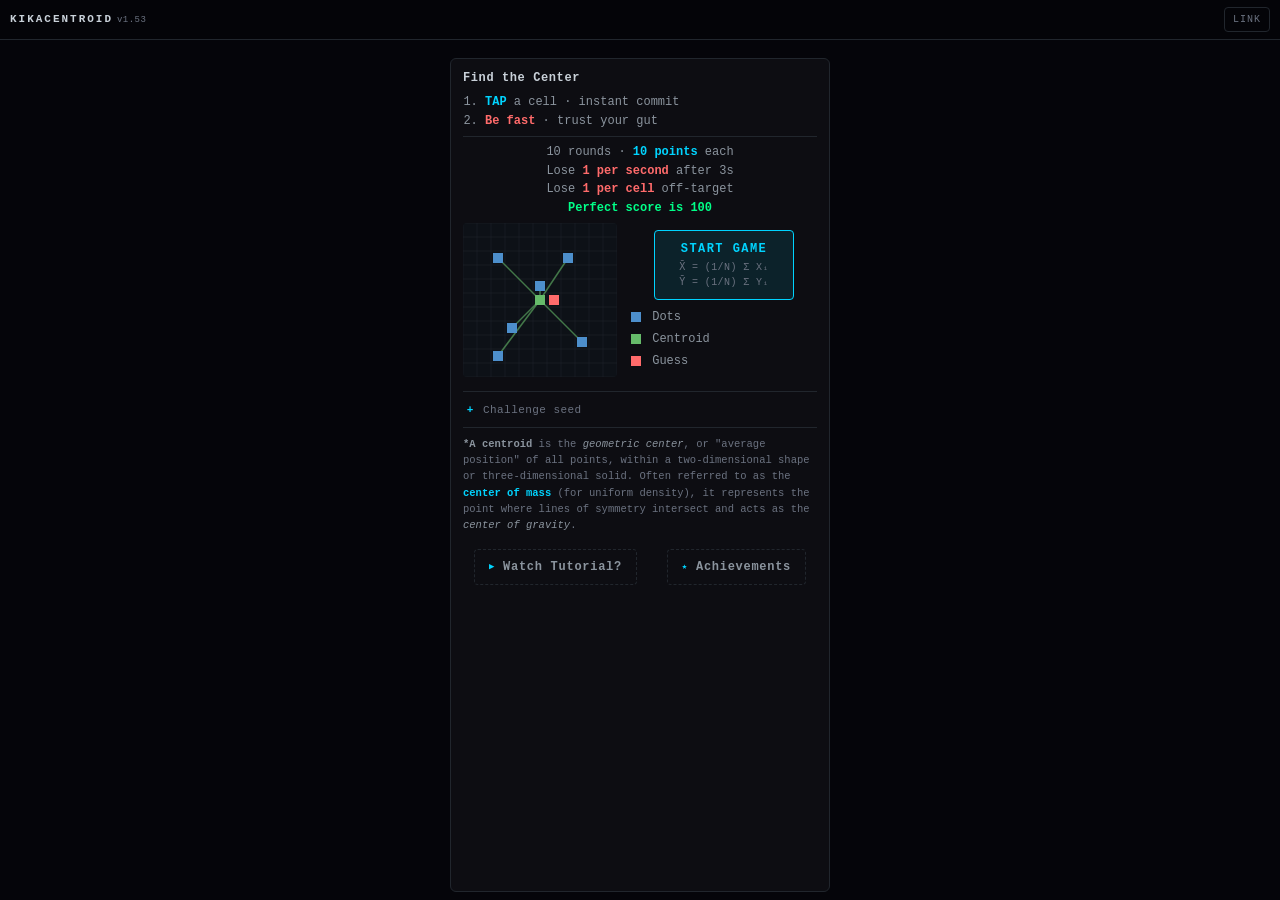
==== index.html @ 869fbc36 "chore: v1.53 — Sex-tuple → Sextuple, replace ✨ with spotless halo Two small changes.  1. Tier 6 hype" ====
<!doctype html>
<html lang="en">
<head>
  <meta charset="utf-8">
  <meta name="viewport" content="width=device-width, initial-scale=1, maximum-scale=1, minimum-scale=1, user-scalable=no, viewport-fit=cover">
  <meta name="color-scheme" content="dark">
  <meta name="theme-color" content="#0d1117">
  <meta name="description" content="KikaCentroid — estimate the centroid of a dot cluster. 10 rounds, lowest score wins.">

  <title>KikaCentroid</title>

  <link rel="manifest" href="manifest.webmanifest">
  <link rel="icon" href="icons/favicon-32.png" sizes="32x32" type="image/png">
  <link rel="apple-touch-icon" href="icons/apple-touch-icon-180.png" sizes="180x180">

  <!-- iOS PWA tags -->
  <meta name="apple-mobile-web-app-capable" content="yes">
  <meta name="mobile-web-app-capable" content="yes">
  <meta name="apple-mobile-web-app-status-bar-style" content="black-translucent">
  <meta name="apple-mobile-web-app-title" content="KikaCentroid">

  <!-- Versioned query string busts the SW's StaleWhileRevalidate cache on
       version bumps. Each release uses a different URL → cache miss →
       network fetch → fresh CSS even if an old SW is still active. Bump
       this in lockstep with CACHE_VERSION in sw.js. -->
  <link rel="preload" as="style" href="styles.css?v=1.53">
  <link rel="stylesheet" href="styles.css?v=1.53">
</head>
<body>

  <header class="toolbar" role="banner">
    <span class="brand-row">
      <span class="brand" aria-label="KikaCentroid">KikaCentroid</span>
      <!-- Keep this in sync with CACHE_VERSION in sw.js -->
      <span id="app-version" class="version" aria-label="version">v1.53</span>
      <!-- Shown only when ?mode=tetro is active (toggled by JS). -->
      <span id="mode-badge" class="mode-badge" hidden>TETRO</span>
    </span>
    <div class="toolbar-spacer"></div>
    <button id="btn-install" type="button" class="tbtn" hidden>Install</button>
    <button id="hard-toggle" type="button" class="tbtn-hard locked" aria-pressed="false">[<span class="hard-letters">HARD</span>]</button>
    <button id="btn-link" type="button" class="tbtn" aria-label="Copy link">Link</button>
    <span id="hud-diff" class="hud" hidden></span>
    <span id="hud-timer-wrap" class="hud" hidden>
      <span class="hud-icon" aria-hidden="true">⏱</span>
      <span id="hud-timer" class="hud-time">0:00</span>
    </span>
  </header>

  <p id="ios-install-hint" class="ios-hint" hidden>
    To install: tap <span aria-hidden="true">⎋</span> Share, then <strong>Add to Home Screen</strong>.
    <button id="ios-hint-close" type="button" class="ios-hint-close" aria-label="Dismiss">×</button>
  </p>

  <main class="board-wrap">
    <div class="card">

      <div class="title-block">
        <p id="subtitle" class="subtitle" hidden></p>
      </div>

      <div id="score-row" class="score-row" hidden>
        <div class="score">
          <div id="disp-total" class="score-num">0</div>
          <div class="score-label">Total</div>
        </div>
      </div>

      <div id="pregrid" class="pregrid" hidden>
        <div id="potential-dots" class="potential" aria-label="Potential points this round">
          <span class="pdot"></span><span class="pdot"></span><span class="pdot"></span><span class="pdot"></span><span class="pdot"></span><span class="pdot"></span><span class="pdot"></span><span class="pdot"></span><span class="pdot"></span><span class="pdot"></span>
        </div>
        <div id="halo" class="halo" aria-hidden="true"></div>
        <button id="btn-reset" type="button" class="reset-btn" aria-label="Reset game">RESET</button>
      </div>

      <div id="canvas-wrapper" class="canvas-wrap" hidden>
        <div class="canvas-frame">
          <canvas
            id="grid-canvas"
            aria-label="KikaCentroid game board: tap a cell to place your guess for the cluster centroid"
            role="img"
          ></canvas>
          <div id="streak-flash" class="streak-flash" hidden aria-live="polite"></div>
          <div id="pts-flash" class="pts-flash" hidden></div>
          <div id="countdown-overlay" class="countdown" hidden>
            <span id="countdown-text" class="countdown-text"></span>
          </div>
        </div>
      </div>

      <section id="idle-screen" class="idle">
        <div class="idle-title">Find the Center</div>
        <ol class="idle-steps">
          <li><strong class="hl-cyan">TAP</strong> a cell · instant commit</li>
          <li><strong class="hl-red">Be fast</strong> · trust your gut</li>
        </ol>
        <p class="idle-body idle-scoring">
          10 rounds · <strong class="hl-cyan">10 points</strong> each<br>
          Lose <strong class="hl-red">1 per second</strong> after 3s<br>
          Lose <strong class="hl-red">1 per cell</strong> off-target<br>
          <strong class="hl-green">Perfect score is 100</strong>
        </p>
        <div class="idle-legend">
          <canvas id="sample-canvas" aria-hidden="true"></canvas>
          <div class="legend-right">
            <button id="action-btn" type="button" class="action-btn idle-action-btn" aria-live="polite">
              <div id="btn-label" class="btn-label">START GAME</div>
              <div class="btn-sub">
                x̄ = (1/n) Σ xᵢ<br>
                ȳ = (1/n) Σ yᵢ
              </div>
            </button>
            <ul class="legend-list">
              <li><span class="dot dot-blue"></span> Dots</li>
              <li><span class="dot dot-green"></span> Centroid</li>
              <li><span class="dot dot-red"></span> Guess</li>
            </ul>
          </div>
        </div>
        <details id="seed-panel" class="seed-panel">
          <summary class="seed-summary">
            <span class="seed-summary-icon" aria-hidden="true"></span>
            <span class="seed-summary-label">Challenge seed</span>
          </summary>
          <div class="seed-body">
            <div id="seed-active" class="seed-active" hidden>
              <span class="seed-active-label">Active</span>
              <code id="seed-active-val" class="seed-active-val"></code>
              <span id="seed-active-meta" class="seed-active-meta"></span>
              <button id="seed-clear" type="button" class="seed-clear" aria-label="Clear seed">×</button>
            </div>
            <div class="seed-input-row">
              <input id="seed-input" type="text" class="seed-input"
                     placeholder="" autocomplete="off"
                     spellcheck="false" maxlength="16" aria-label="Seed">
              <button id="seed-use" type="button" class="seed-btn">Use</button>
              <button id="seed-random" type="button" class="seed-btn seed-btn-alt">Random</button>
            </div>
            <p id="seed-error" class="seed-error" hidden>
              Format: <code>xxx-yyy-NNN</code> (e.g. <code>aka-sop-921</code>)
            </p>
          </div>
        </details>

        <p class="idle-footnote">
          <strong>*A centroid</strong> is the <em>geometric center</em>, or "average position" of all points, within a two-dimensional shape or three-dimensional solid. Often referred to as the <strong class="hl-cyan">center of mass</strong> (for uniform density), it represents the point where lines of symmetry intersect and acts as the <em>center of gravity</em>.
        </p>

        <div class="idle-secondary-row">
          <button id="btn-tutorial" type="button" class="tutorial-btn">
            <span class="tutorial-btn-icon" aria-hidden="true">▶</span>
            Watch Tutorial?
          </button>
          <button id="btn-view-achievements-idle" type="button" class="tutorial-btn">
            <span class="tutorial-btn-icon" aria-hidden="true">★</span>
            Achievements
          </button>
        </div>
      </section>

      <p id="hint-text" class="hint" hidden></p>

    </div>
  </main>

  <div id="recap-modal" class="modal" hidden>
    <div class="modal-backdrop" data-close></div>
    <div class="modal-card" role="dialog" aria-labelledby="recap-title" aria-modal="true">
      <div id="unlock-banner" class="unlock-banner" hidden>
        <span class="unlock-icon" aria-hidden="true">🔓</span>
        <div class="unlock-text">
          <strong>Hard Mode Unlocked</strong>
          <div class="unlock-sub">Toggle it on from the start screen.</div>
        </div>
      </div>
      <header class="modal-header">
        <h2 id="recap-title" class="modal-title">Game Over</h2>
        <p id="recap-msg" class="modal-msg"></p>
      </header>

      <div class="recap-total-box">
        <div id="recap-total" class="recap-total"></div>
        <div class="score-label">Total Score</div>
      </div>

      <div id="recap-seed" class="recap-seed" hidden>
        <span class="recap-seed-label">Seed</span>
        <code id="recap-seed-val" class="recap-seed-val"></code>
        <span id="recap-seed-tag" class="recap-seed-tag"></span>
        <button id="btn-copy-challenge" type="button" class="recap-seed-copy">Copy Challenge Link</button>
      </div>

      <ul class="recap-stats">
        <li>Perfect: <strong id="recap-perfect" class="ok"></strong></li>
        <li>Avg score: <strong id="recap-avg"></strong></li>
        <li>Avg time: <strong id="recap-time"></strong>s</li>
      </ul>

      <div id="recap-rounds" class="recap-rounds"></div>

      <div class="hist-label">Score Distribution</div>
      <div id="recap-hist" class="recap-hist"></div>

      <div class="hist-label">Last 10 Runs</div>
      <p id="recap-history" class="recap-history" aria-label="Recent run scores"></p>

      <div class="hist-label">Achievements</div>
      <div id="recap-ach" class="recap-ach" aria-label="Achievement progress"></div>

      <div class="modal-actions modal-actions-stacked">
        <button id="btn-play-again" type="button" class="action-btn primary">Play Again</button>
        <button id="btn-view-achievements" type="button" class="action-btn">View Achievements</button>
        <button id="btn-share" type="button" class="action-btn">Share</button>
      </div>
    </div>
  </div>

  <div id="achievements-modal" class="modal modal-stacked" hidden>
    <div class="modal-backdrop" data-close></div>
    <div class="modal-card ach-modal-card" role="dialog" aria-labelledby="ach-modal-title" aria-modal="true">
      <header class="ach-modal-header">
        <h3 id="ach-modal-title" class="ach-modal-title">Achievements</h3>
        <span id="ach-modal-count" class="ach-modal-count" aria-label="Unlocked count"></span>
        <button class="ach-modal-close" data-close type="button" aria-label="Close">×</button>
      </header>
      <ul id="ach-modal-list" class="ach-modal-list"></ul>
      <div class="ach-modal-actions">
        <button type="button" class="seed-btn ach-modal-back" data-close>← Back</button>
      </div>
    </div>
  </div>

  <div id="tutorial-modal" class="modal" hidden>
    <div class="modal-backdrop" data-close></div>
    <div class="modal-card tutorial-card" role="dialog" aria-labelledby="tutorial-title" aria-modal="true">
      <header class="tutorial-header">
        <h3 id="tutorial-title" class="tutorial-title">Move dots · watch the centroid</h3>
        <button class="tutorial-close" data-close type="button" aria-label="Close">×</button>
      </header>
      <p class="tutorial-hint">
        Drag a dot — the <span class="hl-green">green centroid</span> follows.
      </p>
      <div class="tutorial-canvas-wrap">
        <canvas id="tutorial-canvas" aria-label="Tutorial canvas"></canvas>
      </div>
      <div class="tutorial-controls">
        <button id="tutorial-minus" type="button" class="tutorial-step" aria-label="Remove dot">−</button>
        <span class="tutorial-count-label">Dots: <strong id="tutorial-count">5</strong></span>
        <button id="tutorial-plus" type="button" class="tutorial-step" aria-label="Add dot">+</button>
      </div>
      <pre id="tutorial-math" class="tutorial-math"></pre>
      <div class="tutorial-actions">
        <button id="tutorial-demo" type="button" class="seed-btn seed-btn-alt">▶ Play Demo</button>
        <button id="tutorial-done" type="button" class="seed-btn" data-close>Got it</button>
      </div>
    </div>
  </div>

  <div id="run-modal" class="modal modal-stacked" hidden>
    <div class="modal-backdrop" data-close></div>
    <div class="modal-card modal-card-mini" role="dialog" aria-labelledby="run-modal-title" aria-modal="true">
      <header class="run-modal-header">
        <h3 id="run-modal-title" class="run-modal-title">Run details</h3>
        <button class="run-modal-close" data-close type="button" aria-label="Close">×</button>
      </header>
      <ul class="run-modal-rows">
        <li><span>Score</span><strong id="run-modal-score"></strong></li>
        <li><span>Mode</span><span id="run-modal-mode"></span></li>
        <li><span>When</span><span id="run-modal-when"></span></li>
        <li id="run-modal-seed-row" hidden><span>Seed</span><code id="run-modal-seed"></code></li>
        <li id="run-modal-tag-row" hidden><span>Type</span><span id="run-modal-tag" class="recap-seed-tag"></span></li>
      </ul>
      <div class="run-modal-actions">
        <button id="run-modal-copy" type="button" class="seed-btn" hidden>Copy Challenge Link</button>
        <button id="run-modal-replay" type="button" class="seed-btn seed-btn-alt" hidden>Use this seed</button>
      </div>
    </div>
  </div>

  <div id="perfect-overlay" class="perfect-overlay" role="status" aria-live="assertive" hidden>
    <div class="perfect-overlay-card">
      <p class="perfect-overlay-title">PERFECT!</p>
      <p class="perfect-overlay-sub">Flawless run · 100/100</p>
    </div>
  </div>

  <div id="reset-overlay" class="reset-overlay" role="status" aria-live="assertive" hidden>
    <div class="reset-overlay-card">
      <p class="reset-overlay-title">RESET!</p>
      <p class="reset-overlay-sub">Focus more next time!</p>
    </div>
  </div>

  <div id="update-toast" class="toast" role="status" aria-live="polite" hidden>
    <span>New version available.</span>
    <button id="btn-refresh" type="button" class="toast-btn">Refresh</button>
    <button id="btn-toast-close" type="button" class="toast-close" aria-label="Dismiss">×</button>
  </div>

  <noscript>
    <div class="noscript">
      KikaCentroid needs JavaScript to run. Please enable it.
    </div>
  </noscript>

  <script type="module" src="game.js?v=1.53"></script>
</body>
</html>
---- styles.css ----
/* KikaCentroid — fullscreen, no-scroll, mobile-first. */

:root {
  --bg:           #05050a;
  --panel:       #0d1117;
  --line:        #21262d;
  --ink:         #c9d1d9;
  --ink-dim:     #8b949e;
  --ink-mute:    #6b7280;
  --cyan:        #00d4ff;
  --green:       #00ff88;
  --green-soft:  #66bb6a;
  --amber:       #ffaa00;
  --orange:      #f0a040;
  --red:         #ff4444;
  --red-soft:    #ff6b6b;
  --blue-dot:    #4d8fcc;

  --mono: 'Source Code Pro', ui-monospace, SFMono-Regular, 'SF Mono',
          Menlo, Consolas, 'Courier New', monospace;
  --digital: 'DS-Digital', var(--mono);

  --safe-top:    env(safe-area-inset-top);
  --safe-bottom: env(safe-area-inset-bottom);
  --safe-left:   env(safe-area-inset-left);
  --safe-right:  env(safe-area-inset-right);

  --toolbar-h: 40px;
  --gap: 10px;
}

* { box-sizing: border-box; }

html, body {
  margin: 0;
  padding: 0;
  background: var(--bg);
  color: var(--ink);
  font-family: var(--mono);
  font-size: 14px;
  line-height: 1.5;
  -webkit-font-smoothing: antialiased;
  -webkit-text-size-adjust: 100%;
}

html { height: 100%; }

/* Lock the viewport: no page scroll, no rubber-band, no pinch/pan gestures
   anywhere except where explicitly opted in (modal). */
body {
  height: 100dvh;
  overflow: hidden;
  overscroll-behavior: none;
  touch-action: none;
  -webkit-user-select: none;
  user-select: none;
  -webkit-touch-callout: none;
  display: flex;
  flex-direction: column;
}

button {
  font: inherit;
  color: inherit;
  -webkit-tap-highlight-color: transparent;
}

/* ── Toolbar ──────────────────────────────────────────── */
.toolbar {
  flex: 0 0 auto;
  height: calc(var(--toolbar-h) + var(--safe-top));
  padding: var(--safe-top) calc(10px + var(--safe-right)) 0 calc(10px + var(--safe-left));
  display: flex;
  align-items: center;
  gap: 8px;
  background: rgba(5, 5, 9, 0.97);
  backdrop-filter: blur(8px);
  -webkit-backdrop-filter: blur(8px);
  border-bottom: 1px solid var(--line);
  z-index: 50;
}

.brand-row {
  display: inline-flex;
  align-items: baseline;
  gap: 4px;
  white-space: nowrap;
}
.brand {
  font-size: 11px;
  letter-spacing: 0.18em;
  color: var(--ink);
  text-transform: uppercase;
  font-weight: 600;
}
.version {
  font-size: 9px;
  letter-spacing: 0.05em;
  color: var(--ink-mute);
  font-variant-numeric: tabular-nums;
}
/* Hidden-mode indicator — shown only in tetro variant. Cyan to differentiate
   from the version label, compact so it doesn't crowd the toolbar. */
.mode-badge {
  font-size: 9px;
  font-weight: 700;
  letter-spacing: 0.15em;
  color: var(--cyan);
  padding: 1px 5px;
  border: 1px solid var(--cyan);
  border-radius: 3px;
  margin-left: 2px;
}
.mode-badge[hidden] { display: none; }
.toolbar-spacer { flex: 1; }

.tbtn {
  font-family: inherit;
  font-size: 10px;
  letter-spacing: 0.1em;
  text-transform: uppercase;
  padding: 4px 8px;
  border-radius: 4px;
  cursor: pointer;
  border: 1px solid var(--line);
  background: transparent;
  color: var(--ink-mute);
  transition: color .15s, border-color .15s;
}
.tbtn:hover, .tbtn:focus-visible {
  color: var(--cyan);
  border-color: rgba(0, 212, 255, .4);
  outline: none;
}
.tbtn[hidden] { display: none; }

.hud {
  font-size: 10px;
  letter-spacing: 0.08em;
  color: var(--ink-mute);
  text-transform: uppercase;
  white-space: nowrap;
}
.hud[hidden] { display: none; }
.hud-icon { margin-right: 2px; }
.hud-time {
  font-family: var(--digital);
  font-size: 13px;
  font-weight: 700;
  color: var(--green);
}

/* Compact toolbar Hard Mode toggle — text only, lives left of LINK.
   .locked: pre-unlock — slot stays reserved (visibility, not display)
            so the toolbar layout never shifts when the toggle appears.
   OFF: dark `--line`, with strike through the HARD letters only
        (brackets stay clean as a frame).
   ON:  bright `--red`, no decoration. */
.tbtn-hard {
  font-family: inherit;
  font-size: 10px;
  letter-spacing: 0.1em;
  padding: 4px 6px;
  border: none;
  background: transparent;
  color: var(--line);
  cursor: pointer;
  font-weight: 600;
  -webkit-tap-highlight-color: transparent;
}
.tbtn-hard .hard-letters {
  text-decoration: line-through;
  text-decoration-thickness: 1px;
}
.tbtn-hard:hover, .tbtn-hard:focus-visible {
  color: var(--ink-mute);
  outline: none;
}
.tbtn-hard.on {
  color: var(--red);
}
.tbtn-hard.on .hard-letters {
  text-decoration: none;
}
.tbtn-hard.locked {
  visibility: hidden;
  pointer-events: none;
}


/* ── Main play area ───────────────────────────────────── */
.board-wrap {
  flex: 1 1 auto;
  min-height: 0;
  display: flex;
  align-items: stretch;
  justify-content: center;
  padding: 8px calc(10px + var(--safe-right)) calc(8px + var(--safe-bottom)) calc(10px + var(--safe-left));
}

.card {
  width: 100%;
  max-width: 380px;
  display: flex;
  flex-direction: column;
  gap: var(--gap);
  min-height: 0;
}

.title-block {
  flex: 0 0 auto;
  text-align: center;
}
/* .title removed in v1.39 — idle screen no longer carries a banner. */
.subtitle {
  font-size: 11px;
  color: var(--ink-mute);
  letter-spacing: 0.05em;
  margin: 0;
}
.subtitle[hidden] { display: none; }
.subtitle.progress {
  font-family: var(--mono);
  font-size: 14px;
  letter-spacing: 0;
  line-height: 1;
  margin-top: 4px;
}
.bar-filled { color: var(--cyan); text-shadow: 0 0 6px rgba(0, 212, 255, .35); }
.bar-empty  { color: var(--line); }

.score-row {
  flex: 0 0 auto;
  display: flex;
  justify-content: center;
  gap: 32px;
  text-align: center;
}
.score-row[hidden] { display: none; }
.score-num {
  font-family: var(--digital);
  font-size: 30px;
  font-weight: 700;
  color: var(--cyan);
  line-height: 1;
  text-shadow: 0 0 12px rgba(0, 212, 255, .33);
}
.score-label {
  font-size: 10px;
  letter-spacing: 0.2em;
  color: var(--ink-mute);
  text-transform: uppercase;
  margin-top: 3px;
}

/* ── Canvas wrap (the area the board fills) ───────────── */
.canvas-wrap {
  flex: 1 1 auto;
  min-height: 0;
  position: relative;
  display: flex;
  align-items: center;
  justify-content: center;
}
.canvas-wrap[hidden] { display: none; }

/* Inner frame sized exactly to the canvas — gives the pdots, pts-flash
   and countdown overlay a coordinate system that tracks the board, not
   the surrounding flex padding. */
.canvas-frame {
  position: relative;
  line-height: 0;
  display: block;
}

#grid-canvas {
  display: block;
  border: 1px solid var(--line);
  border-radius: 4px;
  background: var(--panel);
  /* JS sets the explicit pixel size — no max-width/height needed here. */
  touch-action: none;
  -webkit-touch-callout: none;
  cursor: crosshair;
}

.pts-flash {
  position: absolute;
  /* top/left set by JS to anchor at the guess cell. translate(-50%, -100%)
     puts the bottom-center at (top, left); float-up animation moves the
     element 20px upward while fading. */
  transform: translate(-50%, -100%);
  font-family: var(--digital);
  font-size: 28px;
  font-weight: 700;
  color: var(--red-soft);
  text-shadow: 0 0 16px var(--red);
  pointer-events: none;
  white-space: nowrap;
  z-index: 10;
  opacity: 0;
}
.pts-flash.gain {
  color: var(--green);
  text-shadow: 0 0 16px var(--green-soft), 0 0 32px var(--green-soft);
}
/* Spotless halo — a smaller, localized cousin of .perfect-overlay's
   radial cyan flash. Only shown on the gain variant; rendered behind the
   text via a pseudo-element so it doesn't affect layout. Pulses outward
   in lockstep with the float-up to land its peak at ~20% of the rise. */
.pts-flash.gain::before {
  content: '';
  position: absolute;
  left: 50%;
  top: 50%;
  width: 96px;
  height: 96px;
  margin-left: -48px;
  margin-top: -48px;
  border-radius: 50%;
  background: radial-gradient(circle, rgba(0, 255, 136, 0.55) 0%,
                                      rgba(0, 255, 136, 0.15) 45%,
                                      transparent 70%);
  z-index: -1;
  pointer-events: none;
  transform: scale(0.4);
  opacity: 0;
}
.pts-flash[hidden] { display: none; }
.pts-flash.rising {
  animation: pts-rise 600ms ease-out forwards;
}
.pts-flash.rising.gain::before {
  animation: pts-halo 700ms ease-out forwards;
}
@keyframes pts-rise {
  0%   { opacity: 0; transform: translate(-50%, -100%); }
  15%  { opacity: 1; transform: translate(-50%, -110%); }
  100% { opacity: 0; transform: translate(-50%, -160%); }
}
@keyframes pts-halo {
  0%   { transform: scale(0.4);  opacity: 0; }
  18%  { transform: scale(1.0);  opacity: 1; }
  45%  { transform: scale(1.35); opacity: 0.7; }
  100% { transform: scale(2.0);  opacity: 0; }
}

/* Streak callout — fires on consecutive spotless rounds (≥2). Sits above
   the existing pts-flash so the streak label and the +10 stack vertically.
   Tier classes drive color and scale; intensity escalates 2 → 9. Tier 10
   is the run-end "PERFECT!" — same callout, plus a full-screen overlay. */
.streak-flash {
  position: absolute;
  /* top/left set by JS to anchor above the user's last guess.
     translate(-50%, -100%) makes (top, left) the element's bottom-center,
     and transform-origin: bottom-center makes scale grow upward, away
     from the play area. */
  transform: translate(-50%, -100%) scale(1);
  transform-origin: 50% 100%;
  font-family: var(--mono);
  font-weight: 800;
  font-size: 22px;
  text-align: center;
  white-space: nowrap;
  pointer-events: none;
  z-index: 11;
  line-height: 1;
  color: var(--cyan);
  text-shadow: 0 0 18px currentColor;
  opacity: 0;
}
.streak-flash[hidden] { display: none; }
.streak-flash.show {
  animation: streak-pop var(--streak-dur, 1300ms) cubic-bezier(.2,.8,.3,1) both;
}
/* All streak tiers share one duration — the higher tiers were burning more
   time on the scale-up entrance, leaving less hold time, so they felt
   briefer than Duo/Triple even with longer total durations. Unified at
   2000ms, with tier 10 (run-ender) longer to pair with the overlay. */
.streak-flash.tier-2  { color: #00d4ff; --streak-scale: 1.4; --streak-dur: 2000ms; }
.streak-flash.tier-3  { color: #00d4ff; --streak-scale: 1.65; --streak-dur: 2000ms; }
.streak-flash.tier-4  { color: #00ff88; --streak-scale: 1.7; --streak-dur: 2000ms; }
.streak-flash.tier-5  { color: #00ff88; --streak-scale: 1.9; --streak-dur: 2000ms; }
.streak-flash.tier-6  { color: #ffaa00; --streak-scale: 2.1; --streak-dur: 2000ms; }
.streak-flash.tier-7  { color: #ffaa00; --streak-scale: 2.3; --streak-dur: 2000ms; }
.streak-flash.tier-8  { color: #ff6b6b; --streak-scale: 2.5; --streak-dur: 2000ms; }
.streak-flash.tier-9  { color: #ff4444; --streak-scale: 2.7; --streak-dur: 2000ms; }
.streak-flash.tier-10 { color: #ffffff; --streak-scale: 3.0; --streak-dur: 2800ms;
                        text-shadow: 0 0 24px #fff, 0 0 48px var(--cyan); }

@keyframes streak-pop {
  0%   { opacity: 0; transform: translate(-50%, -100%) scale(.4); }
  14%  { opacity: 1; transform: translate(-50%, -100%) scale(calc(var(--streak-scale, 1.5) * 1.05)); }
  28%  { transform: translate(-50%, -100%) scale(var(--streak-scale, 1.5)); }
  88%  { opacity: 1; transform: translate(-50%, -100%) scale(var(--streak-scale, 1.5)); }
  100% { opacity: 0; transform: translate(-50%, -100%) scale(calc(var(--streak-scale, 1.5) * 1.05)); }
}

/* Perfect-run overlay — only fires when streak hits 10 (all rounds spotless).
   Full-screen flash that plays before the recap modal opens. */
.perfect-overlay {
  position: fixed;
  inset: 0;
  display: flex;
  align-items: center;
  justify-content: center;
  background: radial-gradient(circle at center, rgba(0, 212, 255, .25), rgba(5, 5, 10, .92));
  z-index: 70;
  animation: perfect-overlay-in .35s cubic-bezier(.2,.8,.3,1);
}
.perfect-overlay[hidden] { display: none; }
.perfect-overlay-card {
  font-family: var(--mono);
  text-align: center;
  padding: 28px 36px;
  border: 1px solid var(--cyan);
  border-radius: 10px;
  background: rgba(0, 212, 255, .06);
  box-shadow: 0 0 60px rgba(0, 212, 255, .55), inset 0 0 24px rgba(0, 212, 255, .15);
  animation: perfect-card-pulse 1.4s ease-in-out infinite;
}
.perfect-overlay-title {
  font-size: 36px;
  font-weight: 800;
  letter-spacing: 0.22em;
  color: #fff;
  text-shadow: 0 0 20px var(--cyan), 0 0 40px var(--cyan);
  margin: 0 0 8px;
}
.perfect-overlay-sub {
  font-size: 12px;
  letter-spacing: 0.12em;
  color: var(--cyan);
  margin: 0;
}
@keyframes perfect-overlay-in {
  from { opacity: 0; }
  to   { opacity: 1; }
}
@keyframes perfect-card-pulse {
  0%, 100% { transform: scale(1);    box-shadow: 0 0 60px rgba(0, 212, 255, .55), inset 0 0 24px rgba(0, 212, 255, .15); }
  50%      { transform: scale(1.03); box-shadow: 0 0 90px rgba(0, 212, 255, .80), inset 0 0 36px rgba(0, 212, 255, .28); }
}

/* Recap title gets a celebratory variant when the run was flawless. */
.modal-title.perfect {
  color: var(--cyan);
  text-shadow: 0 0 14px var(--cyan);
  letter-spacing: 0.18em;
}

/* Pre-grid bar: pdots flush left, halo centred under the TOTAL number,
   right column intentionally empty so the halo sits at the page midline. */
.pregrid {
  flex: 0 0 auto;
  display: grid;
  grid-template-columns: 1fr auto 1fr;
  align-items: center;
  gap: 12px;
  padding: 0 4px;
  height: 40px;
}
.pregrid[hidden] { display: none; }

.potential {
  justify-self: start;
  display: flex;
  gap: 4px;
}
.pdot {
  width: 8px;
  height: 8px;
  border-radius: 50%;
  background: var(--ink-dim);
  transition: opacity .35s ease-out, background .18s;
}
.pdot.spent-time {
  opacity: .15;
}
.pdot.spent-distance {
  background: var(--red-soft);
  opacity: 0;
  transition: opacity .55s .08s ease-out, background .18s;
}

/* Halo timer — shrinks over the 3-second pre-penalty window.
   Centred horizontally beneath TOTAL via its grid column. */
.halo {
  justify-self: center;
  width: 40px;
  height: 40px;
  border-radius: 50%;
  border: 2px solid var(--green);
  background: transparent;
  box-shadow: 0 0 14px rgba(0, 255, 136, .5);
  opacity: 0;
  transform: scale(0);
}
.halo.halo-running {
  animation: halo-shrink 3s linear forwards;
}

/* RESET button — right column of pregrid, same row as halo + pdots.
   Two-stage: orange (idle) → red (armed). 2s without confirm reverts.
   Reset native iOS button chrome so our orange/red palette wins and
   the tap target is no taller than the surrounding 40px row. */
.reset-btn {
  -webkit-appearance: none;
  appearance: none;
  justify-self: end;
  font-family: var(--mono);
  font-size: 10px;
  font-weight: 700;
  letter-spacing: 0.06em;
  line-height: 1;
  padding: 3px 6px;
  border-radius: 3px;
  border: 1px solid var(--orange);
  background: transparent;
  color: var(--orange);
  cursor: pointer;
  -webkit-tap-highlight-color: transparent;
  transition: color .15s, border-color .15s, background .15s;
}
.reset-btn.armed {
  border-color: var(--red);
  color: var(--red);
  background: rgba(255, 68, 68, .12);
  animation: reset-pulse 1s ease-in-out infinite;
}
.reset-btn[hidden] { display: none; }
@keyframes reset-pulse {
  0%, 100% { opacity: 1; }
  50%      { opacity: .55; }
}

/* Reset interstitial — centred overlay shown briefly after a confirmed
   RESET, before the user is dropped back at the idle screen. */
.reset-overlay {
  position: fixed;
  inset: 0;
  display: flex;
  align-items: center;
  justify-content: center;
  background: rgba(5, 5, 10, .80);
  z-index: 60;
  animation: reset-overlay-in .18s ease-out;
}
.reset-overlay[hidden] { display: none; }
.reset-overlay-card {
  font-family: var(--mono);
  text-align: center;
  padding: 18px 24px;
  border: 1px solid var(--red);
  border-radius: 8px;
  background: rgba(255, 68, 68, .08);
  box-shadow: 0 0 28px rgba(255, 68, 68, .35);
}
.reset-overlay-title {
  font-size: 22px;
  font-weight: 700;
  letter-spacing: 0.18em;
  color: var(--red);
  margin: 0 0 6px;
}
.reset-overlay-sub {
  font-size: 12px;
  color: var(--ink-dim);
  margin: 0;
}
@keyframes reset-overlay-in {
  from { opacity: 0; transform: scale(.92); }
  to   { opacity: 1; transform: scale(1); }
}
@keyframes halo-shrink {
  0% {
    transform: scale(1);
    opacity: 1;
    border-color: var(--green);
    box-shadow: 0 0 10px rgba(0, 255, 136, .45);
  }
  60% {
    transform: scale(0.5);
    opacity: 1;
    border-color: var(--amber);
    box-shadow: 0 0 8px rgba(255, 170, 0, .45);
  }
  100% {
    transform: scale(0);
    opacity: 0;
    border-color: var(--red);
    box-shadow: 0 0 6px rgba(255, 68, 68, .4);
  }
}

.countdown {
  position: absolute;
  /* match the canvas exactly, not the wrap (which may have extra padding) */
  inset: 0;
  display: flex;
  align-items: center;
  justify-content: center;
  background: rgba(0, 0, 0, .72);
  z-index: 20;
  border-radius: 4px;
  pointer-events: none;
}
.countdown[hidden] { display: none; }
.countdown-text {
  font-family: var(--digital);
  font-size: 64px;
  font-weight: 700;
  color: var(--ink);
  text-shadow: 0 0 24px rgba(201, 209, 217, .4);
}

/* ── Idle screen (replaces canvas-wrap) ───────────────── */
.idle {
  flex: 1 1 auto;
  min-height: 0;
  background: rgba(255, 255, 255, .03);
  border: 1px solid var(--line);
  border-radius: 6px;
  padding: 10px 12px;
  display: flex;
  flex-direction: column;
  gap: 6px;
  /* Compacted in v1.39 to fit on a single mobile viewport without scroll.
     Keep overflow-y as a fallback for the smallest phones / large dynamic
     type, but the goal is no-scroll. */
  overflow-y: auto;
  touch-action: pan-y;
  overscroll-behavior: contain;
  -webkit-overflow-scrolling: touch;
}
.idle[hidden] { display: none; }
.idle-title {
  font-size: 12px;
  font-weight: 600;
  color: var(--ink);
  letter-spacing: 0.05em;
  flex: 0 0 auto;
}
.idle-body {
  font-size: 12px;
  color: var(--ink-dim);
  line-height: 1.55;
  margin: 0;
  flex: 0 0 auto;
}
.idle-body strong { color: var(--ink); font-weight: 600; }
.idle-body .ok { color: var(--green-soft); }

.idle-steps {
  margin: 0;
  padding-left: 22px;
  font-size: 12px;
  color: var(--ink-dim);
  line-height: 1.5;
  display: flex;
  flex-direction: column;
  gap: 1px;
  flex: 0 0 auto;
}
.idle-scoring {
  padding-top: 6px;
  border-top: 1px solid var(--line);
  text-align: center;
}

/* Seed panel: collapsed-by-default <details> with a "+ Challenge seed"
   summary. Expanded panel exposes input + Use/Random buttons + active seed
   indicator. Visually subdued so it doesn't compete with How-to-Play. */
.seed-panel {
  margin: 8px 0 0;
  padding-top: 8px;
  border-top: 1px solid var(--line);
  font-family: var(--mono);
  font-size: 11px;
  color: var(--ink-mute);
}
.seed-panel[open] .seed-summary-icon::before { content: '−'; }
.seed-panel:not([open]) .seed-summary-icon::before { content: '+'; }
.seed-summary {
  list-style: none;
  cursor: pointer;
  display: inline-flex;
  align-items: center;
  gap: 6px;
  padding: 2px 0;
  user-select: none;
  -webkit-tap-highlight-color: transparent;
}
.seed-summary::-webkit-details-marker { display: none; }
.seed-summary-icon {
  display: inline-block;
  width: 14px;
  text-align: center;
  font-weight: 700;
  color: var(--cyan);
}
.seed-summary-label { letter-spacing: 0.04em; }
.seed-summary:hover { color: var(--ink-dim); }

.seed-body {
  margin-top: 6px;
  display: flex;
  flex-direction: column;
  gap: 6px;
}
.seed-input-row {
  display: flex;
  gap: 4px;
  align-items: stretch;
}
.seed-input {
  flex: 1 1 auto;
  min-width: 0;
  font-family: var(--mono);
  font-size: 12px;
  background: var(--bg);
  color: var(--ink);
  border: 1px solid var(--line);
  border-radius: 3px;
  padding: 4px 6px;
  letter-spacing: 0.04em;
}
.seed-input:focus {
  outline: none;
  border-color: var(--cyan);
}
.seed-btn {
  font-family: var(--mono);
  font-size: 11px;
  font-weight: 600;
  letter-spacing: 0.06em;
  padding: 4px 8px;
  background: transparent;
  color: var(--cyan);
  border: 1px solid var(--cyan);
  border-radius: 3px;
  cursor: pointer;
  -webkit-tap-highlight-color: transparent;
}
.seed-btn:hover, .seed-btn:focus-visible {
  background: rgba(0, 212, 255, 0.08);
  outline: none;
}
.seed-btn-alt {
  color: var(--ink-dim);
  border-color: var(--line);
}
.seed-btn-alt:hover, .seed-btn-alt:focus-visible {
  background: rgba(255, 255, 255, 0.04);
  border-color: var(--ink-mute);
  color: var(--ink);
}
.seed-active {
  display: flex;
  align-items: center;
  gap: 6px;
  flex-wrap: wrap;
  padding: 4px 6px;
  border: 1px solid var(--cyan);
  border-radius: 3px;
  background: rgba(0, 212, 255, 0.06);
}
.seed-active[hidden] { display: none; }
.seed-active-label {
  color: var(--ink-mute);
  font-size: 10px;
  letter-spacing: 0.08em;
  text-transform: uppercase;
}
.seed-active-val {
  color: var(--cyan);
  font-size: 12px;
  letter-spacing: 0.04em;
}
.seed-active-meta {
  color: var(--ink-mute);
  font-size: 10.5px;
}
.seed-clear {
  margin-left: auto;
  background: transparent;
  border: none;
  color: var(--ink-mute);
  cursor: pointer;
  font-size: 14px;
  line-height: 1;
  padding: 2px 6px;
}
.seed-clear:hover { color: var(--red-soft); }
.seed-error {
  margin: 0;
  color: var(--red-soft);
  font-size: 10.5px;
}
.seed-error[hidden] { display: none; }
.seed-error code {
  font-family: var(--mono);
  color: var(--ink);
  background: var(--bg);
  padding: 0 3px;
  border-radius: 2px;
}

.idle-footnote {
  font-size: 10.5px;
  color: var(--ink-mute);
  line-height: 1.55;
  margin: 0;
  padding-top: 8px;
  border-top: 1px solid var(--line);
  flex: 0 0 auto;
}
.idle-footnote em { font-style: italic; color: var(--ink-dim); }
.idle-footnote strong { color: var(--ink-dim); font-weight: 600; }

/* Highlight classes — scoped to .idle so they beat the default
   `.idle-body strong { color: var(--ink) }` rule on specificity. */
.idle .hl-cyan  { color: var(--cyan); }
.idle .hl-green { color: var(--green); }
.idle .hl-red   { color: var(--red-soft); }
.idle .hl-gold  { color: #ffd166; }

.idle-legend {
  display: flex;
  gap: 14px;
  align-items: center;
  flex: 0 0 auto;
}
#sample-canvas {
  border-radius: 4px;
  flex-shrink: 0;
  background: var(--panel);
}
/* Right column of the legend row: compact START GAME button stacked above
   the dot-color taxonomy. Replaces the full-width action button that used
   to sit below the idle screen. */
.legend-right {
  flex: 1 1 auto;
  display: flex;
  flex-direction: column;
  align-items: center;
  gap: 8px;
}
.legend-list {
  font-size: 12px;
  color: var(--ink-dim);
  list-style: none;
  margin: 0;
  padding: 0;
  display: flex;
  flex-direction: column;
  gap: 4px;
  align-self: flex-start;
}
.dot {
  display: inline-block;
  width: 10px;
  height: 10px;
  margin-right: 4px;
  vertical-align: middle;
}
.dot-blue  { background: var(--blue-dot); }
.dot-green { background: var(--green-soft); }
.dot-red   { background: var(--red-soft); }

/* ── Action button + hint ─────────────────────────────── */
.action-btn {
  flex: 0 0 auto;
  display: block;
  width: 100%;
  padding: 10px 16px;
  font-family: inherit;
  font-size: 12px;
  letter-spacing: 0.12em;
  text-transform: uppercase;
  border-radius: 4px;
  cursor: pointer;
  transition: opacity .15s, color .15s, border-color .15s, background .15s;
  border: 1px solid var(--cyan);
  background: rgba(0, 212, 255, .1);
  color: var(--cyan);
  text-align: center;
}
/* Compact variant — sits inside .legend-right, narrower and centered. The
   broader .action-btn rule above sets width:100%; .idle-action-btn drops
   that so the button can be narrower than its column. */
.idle-action-btn {
  width: auto;
  min-width: 140px;
  padding: 9px 18px;
  align-self: center;
}
.action-btn:disabled { opacity: .45; cursor: not-allowed; }
.action-btn.is-validate {
  border-color: var(--green);
  color: var(--green);
  background: rgba(0, 255, 136, .08);
}
.btn-label { font-weight: 700; }
.btn-sub {
  font-size: 10px;
  color: var(--ink-mute);
  margin-top: 2px;
  letter-spacing: 0.04em;
  font-weight: 400;
}

.hint {
  flex: 0 0 auto;
  font-size: 11px;
  color: var(--ink-mute);
  text-align: center;
  letter-spacing: 0.05em;
  /* Match the rendered line height so empty-state and full-state are equal. */
  min-height: 1.5em;
  line-height: 1.5;
  margin: 0;
}
.hint[hidden] { display: none; }

/* Recap unlock banner — shown once, the game in which ≥91 was first hit. */
.unlock-banner {
  display: flex;
  align-items: center;
  gap: 10px;
  background: rgba(255, 68, 68, .10);
  border: 1px solid var(--red);
  border-radius: 6px;
  padding: 6px 10px;
  margin-bottom: 8px;
}
.unlock-banner[hidden] { display: none; }
.unlock-icon { font-size: 22px; line-height: 1; }
.unlock-text strong {
  display: block;
  font-size: 12px;
  letter-spacing: 0.1em;
  text-transform: uppercase;
  color: var(--red-soft);
}
.unlock-sub {
  font-size: 11px;
  color: var(--ink-dim);
  margin-top: 2px;
}

/* ── iOS install hint — fixed overlay; never affects card layout ─ */
.ios-hint {
  position: fixed;
  top: calc(var(--toolbar-h) + var(--safe-top) + 10px);
  left: calc(12px + var(--safe-left));
  right: calc(12px + var(--safe-right));
  margin: 0;
  font-size: 11px;
  color: var(--ink);
  background: rgba(13, 17, 23, .98);
  border: 1px solid rgba(0, 212, 255, .35);
  border-radius: 6px;
  padding: 10px 30px 10px 12px;
  text-align: center;
  line-height: 1.5;
  z-index: 90;
  cursor: pointer;
  box-shadow: 0 6px 24px rgba(0, 0, 0, .55);
  backdrop-filter: blur(8px);
  -webkit-backdrop-filter: blur(8px);
  animation: ios-hint-in .3s ease-out;
}
@keyframes ios-hint-in {
  from { transform: translateY(-12px); opacity: 0; }
  to   { transform: translateY(0);     opacity: 1; }
}
.ios-hint[hidden] { display: none; }
.ios-hint-close {
  position: absolute;
  top: 4px;
  right: 4px;
  width: 22px;
  height: 22px;
  border: 0;
  background: transparent;
  color: var(--ink-mute);
  font-size: 16px;
  cursor: pointer;
  border-radius: 4px;
}
.ios-hint-close:hover { color: var(--ink); }

/* ── Recap modal (only place where touch scroll is allowed) ───── */
.modal {
  position: fixed;
  inset: 0;
  z-index: 100;
  display: flex;
  align-items: center;
  justify-content: center;
  padding: calc(16px + var(--safe-top)) 16px calc(16px + var(--safe-bottom));
  /* Fade + subtle scale on open/close. JS toggles `is-open` AFTER setting
     hidden=false (next frame), so the transition fires from the
     opacity:0/scale:0.96 baseline to opacity:1/scale:1. Refined: 150ms,
     no bounce. */
  opacity: 0;
  transition: opacity 150ms ease;
}
.modal.is-open { opacity: 1; }
.modal[hidden] { display: none; }
.modal-backdrop {
  position: absolute;
  inset: 0;
  background: rgba(0, 0, 0, .65);
}
.modal-card {
  position: relative;
  width: min(92vw, 400px);
  max-height: 100%;
  overflow-y: auto;
  /* re-enable vertical scroll inside the modal (body has touch-action: none). */
  touch-action: pan-y;
  overscroll-behavior: contain;
  background: var(--panel);
  border: 1px solid var(--line);
  border-radius: 8px;
  padding: 12px 14px;
  font-family: var(--mono);
  transform: scale(0.96);
  transition: transform 150ms ease;
}
.modal.is-open .modal-card { transform: scale(1); }
/* "Watch Tutorial?" trigger — sits in the idle screen, between the centroid
   footnote and the START GAME button. Subtle by default, highlights cyan
   on hover so it reads as an action without competing with START GAME. */
.tutorial-btn {
  margin: 10px auto 0;
  padding: 8px 14px;
  font-family: var(--mono);
  font-size: 12px;
  font-weight: 600;
  letter-spacing: 0.06em;
  background: transparent;
  color: var(--ink-dim);
  border: 1px dashed var(--line);
  border-radius: 4px;
  cursor: pointer;
  -webkit-tap-highlight-color: transparent;
  display: inline-flex;
  align-items: center;
  gap: 8px;
  align-self: center;
}
.tutorial-btn:hover, .tutorial-btn:focus-visible {
  color: var(--cyan);
  border-color: var(--cyan);
  outline: none;
}
.tutorial-btn-icon {
  font-size: 9px;
  color: var(--cyan);
  transform: translateY(-0.5px);
}

/* Tutorial modal: full-width canvas, integer math readout, dot-count
   stepper. Reuses .modal but the card adapts to canvas-first layout. */
.tutorial-card {
  width: min(92vw, 380px);
}
.tutorial-header {
  display: flex;
  align-items: center;
  justify-content: space-between;
  margin: 0 0 6px;
}
.tutorial-title {
  font-size: 12px;
  font-weight: 700;
  letter-spacing: 0.08em;
  text-transform: uppercase;
  color: var(--ink);
  margin: 0;
}
.tutorial-close {
  background: transparent;
  border: none;
  color: var(--ink-mute);
  font-size: 18px;
  line-height: 1;
  padding: 2px 6px;
  cursor: pointer;
}
.tutorial-close:hover { color: var(--red-soft); }

.tutorial-hint {
  font-size: 11px;
  color: var(--ink-mute);
  margin: 0 0 8px;
  line-height: 1.4;
}
.tutorial-hint-mobile { display: none; }
@media (pointer: coarse) {
  .tutorial-hint-mobile { display: inline; }
}

.tutorial-canvas-wrap {
  display: flex;
  justify-content: center;
  margin: 0 0 8px;
}
#tutorial-canvas {
  display: block;
  background: var(--panel);
  border: 1px solid var(--line);
  border-radius: 4px;
  touch-action: none;
  -webkit-touch-callout: none;
  cursor: grab;
}
#tutorial-canvas.is-grabbing { cursor: grabbing; }

.tutorial-controls {
  display: flex;
  align-items: center;
  justify-content: center;
  gap: 12px;
  margin: 0 0 8px;
}
.tutorial-step {
  font-family: var(--mono);
  font-size: 18px;
  font-weight: 700;
  width: 32px;
  height: 28px;
  background: transparent;
  color: var(--cyan);
  border: 1px solid var(--cyan);
  border-radius: 3px;
  cursor: pointer;
  -webkit-tap-highlight-color: transparent;
  line-height: 1;
}
.tutorial-step:hover { background: rgba(0, 212, 255, 0.1); }
.tutorial-step:disabled {
  color: var(--line);
  border-color: var(--line);
  cursor: not-allowed;
}
.tutorial-count-label {
  font-family: var(--mono);
  font-size: 11px;
  color: var(--ink-mute);
}
.tutorial-count-label strong { color: var(--ink); font-weight: 600; }

.tutorial-math {
  font-family: var(--mono);
  font-size: 11px;
  color: var(--ink-dim);
  background: var(--bg);
  border: 1px solid var(--line);
  border-radius: 3px;
  padding: 6px 8px;
  margin: 0 0 10px;
  white-space: pre-wrap;
  line-height: 1.55;
  overflow-x: auto;
}
.tutorial-math .hl-cyan { color: var(--cyan); }
.tutorial-math .hl-green { color: var(--green); }

.tutorial-actions {
  display: flex;
  justify-content: space-between;
  gap: 8px;
}
#tutorial-demo.is-playing {
  color: var(--red);
  border-color: var(--red);
}
.tutorial-hint.is-demo {
  color: var(--ink);
  font-style: italic;
}

/* Run-detail modal: stacked above recap (z-index higher), narrower card. */
.modal-stacked { z-index: 110; }
.modal-card-mini {
  width: min(86vw, 320px);
  padding: 14px 16px;
}
.run-modal-header {
  display: flex;
  align-items: center;
  justify-content: space-between;
  margin: 0 0 10px;
}
.run-modal-title {
  font-size: 12px;
  font-weight: 700;
  letter-spacing: 0.1em;
  text-transform: uppercase;
  color: var(--ink-dim);
  margin: 0;
}
.run-modal-close {
  background: transparent;
  border: none;
  color: var(--ink-mute);
  font-size: 18px;
  line-height: 1;
  padding: 2px 6px;
  cursor: pointer;
}
.run-modal-close:hover { color: var(--red-soft); }
.run-modal-rows {
  list-style: none;
  margin: 0 0 10px;
  padding: 0;
  font-size: 11.5px;
}
.run-modal-rows li {
  display: flex;
  justify-content: space-between;
  align-items: center;
  padding: 5px 0;
  border-bottom: 1px solid var(--line);
  gap: 8px;
}
.run-modal-rows li:last-child { border-bottom: none; }
.run-modal-rows li[hidden] { display: none; }
.run-modal-rows span:first-child {
  color: var(--ink-mute);
  font-size: 10px;
  letter-spacing: 0.08em;
  text-transform: uppercase;
}
.run-modal-rows strong, .run-modal-rows code {
  color: var(--ink);
  font-family: var(--mono);
}
.run-modal-rows code {
  color: var(--cyan);
  letter-spacing: 0.04em;
}
.run-modal-actions {
  display: flex;
  flex-wrap: wrap;
  gap: 6px;
}
.run-modal-actions .seed-btn[hidden] { display: none; }

.modal-header { text-align: center; margin-bottom: 8px; }
.modal-title {
  font-size: 14px;
  font-weight: 700;
  color: var(--ink);
  letter-spacing: 0.08em;
  margin: 0;
}
.modal-msg {
  font-size: 11px;
  color: var(--ink-dim);
  margin: 4px 0 0;
  line-height: 1.45;
}

.recap-total-box {
  text-align: center;
  padding: 6px 8px;
  background: rgba(255, 255, 255, .03);
  border-radius: 4px;
  margin-bottom: 8px;
}
.recap-total {
  font-size: 20px;
  font-weight: 700;
  color: var(--cyan);                /* fallback before tier class is applied */
  line-height: 1.1;
}
.recap-total-box .score-label { font-size: 9px; margin-top: 2px; }
.ok { color: var(--green-soft); }

/* Recap seed line: shown only when the run was seeded. Tag colors:
   cyan = self-generated, green = challenge (foreign first attempt),
   amber = replay (attempt > 1). */
.recap-seed {
  display: flex;
  align-items: center;
  flex-wrap: wrap;
  gap: 6px;
  margin: 0 0 8px;
  padding: 6px 8px;
  background: rgba(0, 212, 255, 0.05);
  border: 1px solid rgba(0, 212, 255, 0.25);
  border-radius: 4px;
  font-size: 11px;
}
.recap-seed[hidden] { display: none; }
.recap-seed-label {
  color: var(--ink-mute);
  font-size: 9.5px;
  letter-spacing: 0.1em;
  text-transform: uppercase;
}
.recap-seed-val {
  font-family: var(--mono);
  color: var(--cyan);
  font-size: 12px;
  letter-spacing: 0.04em;
}
.recap-seed-tag {
  font-size: 10px;
  letter-spacing: 0.06em;
  padding: 1px 6px;
  border-radius: 8px;
  border: 1px solid currentColor;
}
.recap-seed-tag.tag-self     { color: var(--cyan); }
.recap-seed-tag.tag-foreign  { color: var(--green-soft); }
.recap-seed-tag.tag-replay   { color: #ffaa00; }
.recap-seed-copy {
  margin-left: auto;
  font-family: var(--mono);
  font-size: 10.5px;
  font-weight: 600;
  letter-spacing: 0.06em;
  padding: 4px 8px;
  background: transparent;
  color: var(--cyan);
  border: 1px solid var(--cyan);
  border-radius: 3px;
  cursor: pointer;
  -webkit-tap-highlight-color: transparent;
}
.recap-seed-copy:hover { background: rgba(0, 212, 255, 0.1); }

.recap-stats {
  display: flex;
  justify-content: space-between;
  gap: 8px;
  margin: 0 0 8px;
  padding: 0;
  list-style: none;
  font-size: 10px;
  color: var(--ink-dim);
}
.recap-stats strong { color: var(--ink); font-weight: 600; }
.recap-stats .ok { color: var(--green-soft); }

/* Round list: two columns, column-major (R1..R5 left, R6..R10 right). */
.recap-rounds {
  display: grid;
  grid-template-rows: repeat(5, auto);
  grid-auto-flow: column;
  grid-auto-columns: 1fr;
  column-gap: 14px;
  font-size: 10px;
  color: var(--ink-dim);
  margin-bottom: 16px;
  line-height: 1.3;
}
.recap-row {
  display: flex;
  justify-content: space-between;
  padding: 1px 0;
  border-bottom: 1px solid var(--line);
}
.recap-row .perfect { color: var(--green-soft); }
.recap-row .loss    { color: var(--red-soft); }

.hist-label {
  font-size: 9px;
  letter-spacing: 0.15em;
  color: var(--ink-mute);
  text-transform: uppercase;
  margin-bottom: 4px;
}
.recap-hist {
  display: flex;
  align-items: flex-end;
  gap: 3px;
  height: 24px;
  margin-bottom: 8px;
}

/* Recent-runs text list — color-coded scores, separated by middle dots.
   Tier palette: >90 cyan, 80–90 green, <80 orange. Current run is bold +
   underlined so the just-finished score reads immediately. */
.recap-history {
  margin: 0 0 10px;
  font-family: var(--mono);
  font-size: 11px;
  letter-spacing: 0.04em;
  color: var(--ink-mute);
  text-align: center;
  line-height: 1.4;
}
/* Score-tier ladder — orange in the 80s, fine green/cyan/blue gradient at
   90+, indigo glow at 100. Applied to both recap total and sparkline scores
   so a single hex maps to one visual identity. */
.s-low  { color: #6b7280; }
.s-50   { color: #f87171; }
.s-70   { color: #ffaa00; }
.s-80   { color: #ff8c00; }
.s-90   { color: #00ff88; text-shadow: 0 0 6px  rgba(0, 255, 136, .40); }
.s-92   { color: #00eac4; text-shadow: 0 0 7px  rgba(0, 234, 196, .45); }
.s-94   { color: #00d4ff; text-shadow: 0 0 8px  rgba(0, 212, 255, .50); }
.s-96   { color: #2da0ff; text-shadow: 0 0 9px  rgba(45, 160, 255, .55); }
.s-98   { color: #4487ff; text-shadow: 0 0 10px rgba(68, 135, 255, .60); }
.s-100  { color: #5b6cff; text-shadow: 0 0 14px #5b6cff, 0 0 28px rgba(91, 108, 255, .55); }
.recap-history .s-current { font-weight: 700; text-decoration: underline; }
.recap-history .s-hard::after { content: '*'; color: var(--red); }
.recap-history .s-arrow { color: var(--ink-mute); opacity: .55; margin: 0 1px; }
.recap-history .s-fresh  { color: var(--cyan);    margin-right: 2px; font-size: 9px; vertical-align: 1px; }
.recap-history .s-replay { color: #ffaa00;        margin-right: 2px; font-size: 9px; }
.recap-history .empty { color: var(--ink-mute); font-style: italic; }

/* Achievements row: 9 tier pills (Duo → PERFECT!), lit when unlocked,
   dim when locked. Newly unlocked this run gets a pulse animation +
   "NEW!" suffix. Names are shown even when locked (Show + within-run). */
.recap-ach {
  display: flex;
  flex-wrap: wrap;
  gap: 4px;
  margin: 0 0 10px;
  font-family: var(--mono);
  font-size: 10px;
  line-height: 1;
}
.ach-pill {
  display: inline-flex;
  align-items: center;
  gap: 4px;
  padding: 3px 7px;
  border-radius: 9px;
  border: 1px solid;
  white-space: nowrap;
  letter-spacing: 0.02em;
  transition: opacity .2s;
}
.ach-pill.is-locked {
  color: var(--ink-mute);
  border-color: var(--line);
  opacity: 0.5;
}
.ach-pill.is-new {
  animation: ach-new-pulse 2.4s cubic-bezier(.2,.8,.3,1) 1;
}
.ach-pill em {
  font-style: italic;
  font-size: 9px;
  font-weight: 700;
  letter-spacing: 0.06em;
  opacity: 0.85;
}
@keyframes ach-new-pulse {
  0%   { transform: scale(1);    box-shadow: 0 0 0 rgba(0,212,255,0); }
  15%  { transform: scale(1.22); box-shadow: 0 0 14px currentColor; }
  35%  { transform: scale(1.05); box-shadow: 0 0 6px currentColor; }
  55%  { transform: scale(1.14); box-shadow: 0 0 10px currentColor; }
  100% { transform: scale(1);    box-shadow: 0 0 0 rgba(0,212,255,0); }
}

/* Tier-specific colors mirror the streak callout palette so the visual
   identity carries from the in-game callout to the recap badge. */
.ach-pill.is-unlocked.ach-tier-2  { color: #00d4ff; border-color: #00d4ff; }
.ach-pill.is-unlocked.ach-tier-3  { color: #00d4ff; border-color: #00d4ff; }
.ach-pill.is-unlocked.ach-tier-4  { color: #00ff88; border-color: #00ff88; }
.ach-pill.is-unlocked.ach-tier-5  { color: #00ff88; border-color: #00ff88; }
.ach-pill.is-unlocked.ach-tier-6  { color: #ffaa00; border-color: #ffaa00; }
.ach-pill.is-unlocked.ach-tier-7  { color: #ffaa00; border-color: #ffaa00; }
.ach-pill.is-unlocked.ach-tier-8  { color: #ff6b6b; border-color: #ff6b6b; }
.ach-pill.is-unlocked.ach-tier-9  { color: #ff4444; border-color: #ff4444; }
.ach-pill.is-unlocked.ach-tier-10 {
  color: #ffffff; border-color: #ffffff;
  background: rgba(255,255,255,0.04);
  box-shadow: 0 0 6px rgba(255,255,255,0.4);
}
/* Skill achievements — distinct palette so they read as a separate
   category from the streak ladder. */
.ach-pill.is-unlocked.ach-key-long-shot    { color: #ffaa00; border-color: #ffaa00; }
.ach-pill.is-unlocked.ach-key-marksman     { color: #66bb6a; border-color: #66bb6a; }
.ach-pill.is-unlocked.ach-key-sharpshooter { color: #00d4ff; border-color: #00d4ff; }
.ach-pill.is-unlocked.ach-key-speed-demon  { color: #ff6b6b; border-color: #ff6b6b; }

/* Each run is a button that pops the run-detail modal. Reset chrome so it
   reads as plain text in the sparkline; just hover-feedback to hint click. */
.recap-history .run-link {
  background: transparent;
  border: none;
  padding: 1px 3px;
  margin: 0;
  font: inherit;
  color: inherit;
  cursor: pointer;
  border-radius: 3px;
  -webkit-tap-highlight-color: transparent;
}
.recap-history .run-link:hover,
.recap-history .run-link:focus-visible {
  background: rgba(0, 212, 255, 0.10);
  outline: none;
}
.hist-col {
  flex: 1;
  display: flex;
  flex-direction: column;
  align-items: center;
  gap: 2px;
}
.hist-bar {
  width: 100%;
  background: var(--cyan);
  border-radius: 2px 2px 0 0;
  min-height: 1px;
}
.hist-bar-top {
  background: var(--green);
}
.hist-lbl { font-size: 10px; color: var(--ink-mute); }

.modal-actions { display: flex; gap: 8px; }
.modal-actions .action-btn {
  flex: 1;
  padding: 9px;
  min-height: 38px;
}
.modal-actions .action-btn:not(.primary) {
  border-color: var(--line);
  background: transparent;
  color: var(--ink-dim);
}
/* Stacked variant: vertical column. Used on the recap modal so the user
   can't accidentally tap a non-action area and end up stuck on the
   underlying dead-round canvas. Only the three buttons exit the modal. */
.modal-actions-stacked {
  flex-direction: column;
  gap: 6px;
}
.modal-actions-stacked .action-btn {
  flex: 0 0 auto;
  width: 100%;
}

/* Achievements modal — stacked above recap (z-index 110), full list view. */
.ach-modal-card {
  width: min(92vw, 420px);
  max-height: min(86vh, 640px);
  display: flex;
  flex-direction: column;
}
.ach-modal-header {
  display: flex;
  align-items: center;
  gap: 8px;
  margin: 0 0 10px;
}
.ach-modal-title {
  font-size: 12px;
  font-weight: 700;
  letter-spacing: 0.1em;
  text-transform: uppercase;
  color: var(--ink);
  margin: 0;
  flex: 1;
}
.ach-modal-count {
  font-family: var(--mono);
  font-size: 11px;
  color: var(--cyan);
  letter-spacing: 0.05em;
}
.ach-modal-close {
  background: transparent;
  border: none;
  color: var(--ink-mute);
  font-size: 18px;
  line-height: 1;
  padding: 2px 6px;
  cursor: pointer;
}
.ach-modal-close:hover { color: var(--red-soft); }
.ach-modal-list {
  list-style: none;
  margin: 0 0 12px;
  padding: 0;
  flex: 1 1 auto;
  overflow-y: auto;
}
.ach-row {
  display: flex;
  align-items: flex-start;
  gap: 10px;
  padding: 8px 4px;
  border-bottom: 1px solid var(--line);
}
.ach-row:last-child { border-bottom: none; }
.ach-row-marker {
  flex: 0 0 14px;
  width: 14px;
  height: 14px;
  border-radius: 50%;
  margin-top: 2px;
  border: 1.5px solid currentColor;
}
.ach-row.is-unlocked .ach-row-marker {
  background: currentColor;
  box-shadow: 0 0 6px currentColor;
}
.ach-row.is-locked {
  color: var(--ink-mute);
}
.ach-row.is-locked .ach-row-marker { background: transparent; }
.ach-row-body {
  flex: 1 1 auto;
  min-width: 0;
  font-family: var(--mono);
  font-size: 12px;
  line-height: 1.4;
}
.ach-row-name {
  font-weight: 700;
  letter-spacing: 0.02em;
}
.ach-row-desc {
  font-size: 10.5px;
  color: var(--ink-dim);
  margin-top: 2px;
}
.ach-row-meta {
  font-size: 10px;
  color: var(--ink-mute);
  margin-top: 2px;
  letter-spacing: 0.04em;
  word-break: break-all;
}
.ach-row-status {
  font-size: 9.5px;
  color: var(--ink-mute);
  letter-spacing: 0.12em;
  text-transform: uppercase;
  flex: 0 0 auto;
  margin-top: 3px;
}
/* Tier-specific colors — currentColor on .ach-row controls dot + name. */
.ach-row.is-unlocked.ach-tier-2  { color: #00d4ff; }
.ach-row.is-unlocked.ach-tier-3  { color: #00d4ff; }
.ach-row.is-unlocked.ach-tier-4  { color: #00ff88; }
.ach-row.is-unlocked.ach-tier-5  { color: #00ff88; }
.ach-row.is-unlocked.ach-tier-6  { color: #ffaa00; }
.ach-row.is-unlocked.ach-tier-7  { color: #ffaa00; }
.ach-row.is-unlocked.ach-tier-8  { color: #ff6b6b; }
.ach-row.is-unlocked.ach-tier-9  { color: #ff4444; }
.ach-row.is-unlocked.ach-tier-10 { color: #ffffff; }
.ach-row.is-unlocked.ach-key-long-shot    { color: #ffaa00; }
.ach-row.is-unlocked.ach-key-marksman     { color: #66bb6a; }
.ach-row.is-unlocked.ach-key-sharpshooter { color: #00d4ff; }
.ach-row.is-unlocked.ach-key-speed-demon  { color: #ff6b6b; }

/* Section headers inside the achievements modal — separate Streak from
   Skill so the user understands they're different categories. */
.ach-section-header {
  list-style: none;
  display: flex;
  justify-content: space-between;
  align-items: baseline;
  font-size: 9.5px;
  font-weight: 700;
  letter-spacing: 0.18em;
  text-transform: uppercase;
  color: var(--ink-mute);
  padding: 10px 0 4px;
  border-bottom: 1px solid var(--line);
  margin-bottom: 2px;
}
.ach-modal-list > .ach-section-header:first-child { padding-top: 0; }
.ach-section-count {
  font-family: var(--mono);
  font-size: 10px;
  letter-spacing: 0.05em;
  color: var(--cyan);
  text-transform: none;
  font-weight: 600;
}

.ach-modal-actions {
  display: flex;
  justify-content: center;
}
.ach-modal-back { min-width: 120px; }

/* Idle screen secondary buttons row: Watch Tutorial + Achievements
   side by side (or wrap on very narrow widths). */
.idle-secondary-row {
  display: flex;
  flex-wrap: wrap;
  gap: 8px;
  justify-content: center;
  flex: 0 0 auto;
}

/* ── Update toast ─────────────────────────────────────── */
.toast {
  position: fixed;
  left: 50%;
  bottom: calc(14px + var(--safe-bottom));
  transform: translateX(-50%);
  background: var(--panel);
  border: 1px solid var(--cyan);
  border-radius: 6px;
  padding: 10px 12px;
  display: flex;
  align-items: center;
  gap: 10px;
  font-size: 12px;
  color: var(--ink);
  box-shadow: 0 8px 32px rgba(0, 0, 0, .5);
  z-index: 200;
  max-width: calc(100vw - 32px);
}
.toast[hidden] { display: none; }
.toast-btn {
  font-family: inherit;
  font-size: 11px;
  letter-spacing: 0.1em;
  text-transform: uppercase;
  padding: 5px 10px;
  border-radius: 4px;
  border: 1px solid var(--cyan);
  background: rgba(0, 212, 255, .12);
  color: var(--cyan);
  cursor: pointer;
}
.toast-close {
  border: 0;
  background: transparent;
  color: var(--ink-mute);
  font-size: 18px;
  cursor: pointer;
  padding: 0 4px;
  line-height: 1;
}

/* ── Misc ─────────────────────────────────────────────── */
.noscript {
  position: fixed;
  inset: 0;
  display: flex;
  align-items: center;
  justify-content: center;
  background: var(--panel);
  color: var(--ink);
  text-align: center;
  padding: 24px;
}

@media (prefers-reduced-motion: reduce) {
  *, *::before, *::after {
    transition: none !important;
    animation: none !important;
  }
}

/* Tight viewports (small phones in portrait): trim padding + gap. */
@media (max-height: 640px) {
  :root { --gap: 8px; }
  .board-wrap { padding-top: 4px; }
  .countdown-text { font-size: 48px; }
  .score-num     { font-size: 26px; }
  .btn-sub       { display: none; }     /* drop the formula on truly cramped screens */
}

@media (display-mode: standalone) {
  #btn-install { display: none !important; }
}

/* Refined press-feedback on every interactive button. 0.97× scale for
   80ms — small enough not to feel bouncy, just enough to confirm the
   tap registered. Disabled buttons skip the effect. */
button:not(:disabled) {
  transition: transform 80ms ease;
}
button:not(:disabled):active {
  transform: scale(0.97);
}
/* The toolbar pill's locked state already disables pointer-events; no
   extra exclusion needed there. The reset-btn's :active handler can
   chain with its existing animations — they don't conflict. */
---- styles.css ----
/* KikaCentroid — fullscreen, no-scroll, mobile-first. */

:root {
  --bg:           #05050a;
  --panel:       #0d1117;
  --line:        #21262d;
  --ink:         #c9d1d9;
  --ink-dim:     #8b949e;
  --ink-mute:    #6b7280;
  --cyan:        #00d4ff;
  --green:       #00ff88;
  --green-soft:  #66bb6a;
  --amber:       #ffaa00;
  --orange:      #f0a040;
  --red:         #ff4444;
  --red-soft:    #ff6b6b;
  --blue-dot:    #4d8fcc;

  --mono: 'Source Code Pro', ui-monospace, SFMono-Regular, 'SF Mono',
          Menlo, Consolas, 'Courier New', monospace;
  --digital: 'DS-Digital', var(--mono);

  --safe-top:    env(safe-area-inset-top);
  --safe-bottom: env(safe-area-inset-bottom);
  --safe-left:   env(safe-area-inset-left);
  --safe-right:  env(safe-area-inset-right);

  --toolbar-h: 40px;
  --gap: 10px;
}

* { box-sizing: border-box; }

html, body {
  margin: 0;
  padding: 0;
  background: var(--bg);
  color: var(--ink);
  font-family: var(--mono);
  font-size: 14px;
  line-height: 1.5;
  -webkit-font-smoothing: antialiased;
  -webkit-text-size-adjust: 100%;
}

html { height: 100%; }

/* Lock the viewport: no page scroll, no rubber-band, no pinch/pan gestures
   anywhere except where explicitly opted in (modal). */
body {
  height: 100dvh;
  overflow: hidden;
  overscroll-behavior: none;
  touch-action: none;
  -webkit-user-select: none;
  user-select: none;
  -webkit-touch-callout: none;
  display: flex;
  flex-direction: column;
}

button {
  font: inherit;
  color: inherit;
  -webkit-tap-highlight-color: transparent;
}

/* ── Toolbar ──────────────────────────────────────────── */
.toolbar {
  flex: 0 0 auto;
  height: calc(var(--toolbar-h) + var(--safe-top));
  padding: var(--safe-top) calc(10px + var(--safe-right)) 0 calc(10px + var(--safe-left));
  display: flex;
  align-items: center;
  gap: 8px;
  background: rgba(5, 5, 9, 0.97);
  backdrop-filter: blur(8px);
  -webkit-backdrop-filter: blur(8px);
  border-bottom: 1px solid var(--line);
  z-index: 50;
}

.brand-row {
  display: inline-flex;
  align-items: baseline;
  gap: 4px;
  white-space: nowrap;
}
.brand {
  font-size: 11px;
  letter-spacing: 0.18em;
  color: var(--ink);
  text-transform: uppercase;
  font-weight: 600;
}
.version {
  font-size: 9px;
  letter-spacing: 0.05em;
  color: var(--ink-mute);
  font-variant-numeric: tabular-nums;
}
/* Hidden-mode indicator — shown only in tetro variant. Cyan to differentiate
   from the version label, compact so it doesn't crowd the toolbar. */
.mode-badge {
  font-size: 9px;
  font-weight: 700;
  letter-spacing: 0.15em;
  color: var(--cyan);
  padding: 1px 5px;
  border: 1px solid var(--cyan);
  border-radius: 3px;
  margin-left: 2px;
}
.mode-badge[hidden] { display: none; }
.toolbar-spacer { flex: 1; }

.tbtn {
  font-family: inherit;
  font-size: 10px;
  letter-spacing: 0.1em;
  text-transform: uppercase;
  padding: 4px 8px;
  border-radius: 4px;
  cursor: pointer;
  border: 1px solid var(--line);
  background: transparent;
  color: var(--ink-mute);
  transition: color .15s, border-color .15s;
}
.tbtn:hover, .tbtn:focus-visible {
  color: var(--cyan);
  border-color: rgba(0, 212, 255, .4);
  outline: none;
}
.tbtn[hidden] { display: none; }

.hud {
  font-size: 10px;
  letter-spacing: 0.08em;
  color: var(--ink-mute);
  text-transform: uppercase;
  white-space: nowrap;
}
.hud[hidden] { display: none; }
.hud-icon { margin-right: 2px; }
.hud-time {
  font-family: var(--digital);
  font-size: 13px;
  font-weight: 700;
  color: var(--green);
}

/* Compact toolbar Hard Mode toggle — text only, lives left of LINK.
   .locked: pre-unlock — slot stays reserved (visibility, not display)
            so the toolbar layout never shifts when the toggle appears.
   OFF: dark `--line`, with strike through the HARD letters only
        (brackets stay clean as a frame).
   ON:  bright `--red`, no decoration. */
.tbtn-hard {
  font-family: inherit;
  font-size: 10px;
  letter-spacing: 0.1em;
  padding: 4px 6px;
  border: none;
  background: transparent;
  color: var(--line);
  cursor: pointer;
  font-weight: 600;
  -webkit-tap-highlight-color: transparent;
}
.tbtn-hard .hard-letters {
  text-decoration: line-through;
  text-decoration-thickness: 1px;
}
.tbtn-hard:hover, .tbtn-hard:focus-visible {
  color: var(--ink-mute);
  outline: none;
}
.tbtn-hard.on {
  color: var(--red);
}
.tbtn-hard.on .hard-letters {
  text-decoration: none;
}
.tbtn-hard.locked {
  visibility: hidden;
  pointer-events: none;
}


/* ── Main play area ───────────────────────────────────── */
.board-wrap {
  flex: 1 1 auto;
  min-height: 0;
  display: flex;
  align-items: stretch;
  justify-content: center;
  padding: 8px calc(10px + var(--safe-right)) calc(8px + var(--safe-bottom)) calc(10px + var(--safe-left));
}

.card {
  width: 100%;
  max-width: 380px;
  display: flex;
  flex-direction: column;
  gap: var(--gap);
  min-height: 0;
}

.title-block {
  flex: 0 0 auto;
  text-align: center;
}
/* .title removed in v1.39 — idle screen no longer carries a banner. */
.subtitle {
  font-size: 11px;
  color: var(--ink-mute);
  letter-spacing: 0.05em;
  margin: 0;
}
.subtitle[hidden] { display: none; }
.subtitle.progress {
  font-family: var(--mono);
  font-size: 14px;
  letter-spacing: 0;
  line-height: 1;
  margin-top: 4px;
}
.bar-filled { color: var(--cyan); text-shadow: 0 0 6px rgba(0, 212, 255, .35); }
.bar-empty  { color: var(--line); }

.score-row {
  flex: 0 0 auto;
  display: flex;
  justify-content: center;
  gap: 32px;
  text-align: center;
}
.score-row[hidden] { display: none; }
.score-num {
  font-family: var(--digital);
  font-size: 30px;
  font-weight: 700;
  color: var(--cyan);
  line-height: 1;
  text-shadow: 0 0 12px rgba(0, 212, 255, .33);
}
.score-label {
  font-size: 10px;
  letter-spacing: 0.2em;
  color: var(--ink-mute);
  text-transform: uppercase;
  margin-top: 3px;
}

/* ── Canvas wrap (the area the board fills) ───────────── */
.canvas-wrap {
  flex: 1 1 auto;
  min-height: 0;
  position: relative;
  display: flex;
  align-items: center;
  justify-content: center;
}
.canvas-wrap[hidden] { display: none; }

/* Inner frame sized exactly to the canvas — gives the pdots, pts-flash
   and countdown overlay a coordinate system that tracks the board, not
   the surrounding flex padding. */
.canvas-frame {
  position: relative;
  line-height: 0;
  display: block;
}

#grid-canvas {
  display: block;
  border: 1px solid var(--line);
  border-radius: 4px;
  background: var(--panel);
  /* JS sets the explicit pixel size — no max-width/height needed here. */
  touch-action: none;
  -webkit-touch-callout: none;
  cursor: crosshair;
}

.pts-flash {
  position: absolute;
  /* top/left set by JS to anchor at the guess cell. translate(-50%, -100%)
     puts the bottom-center at (top, left); float-up animation moves the
     element 20px upward while fading. */
  transform: translate(-50%, -100%);
  font-family: var(--digital);
  font-size: 28px;
  font-weight: 700;
  color: var(--red-soft);
  text-shadow: 0 0 16px var(--red);
  pointer-events: none;
  white-space: nowrap;
  z-index: 10;
  opacity: 0;
}
.pts-flash.gain {
  color: var(--green);
  text-shadow: 0 0 16px var(--green-soft), 0 0 32px var(--green-soft);
}
/* Spotless halo — a smaller, localized cousin of .perfect-overlay's
   radial cyan flash. Only shown on the gain variant; rendered behind the
   text via a pseudo-element so it doesn't affect layout. Pulses outward
   in lockstep with the float-up to land its peak at ~20% of the rise. */
.pts-flash.gain::before {
  content: '';
  position: absolute;
  left: 50%;
  top: 50%;
  width: 96px;
  height: 96px;
  margin-left: -48px;
  margin-top: -48px;
  border-radius: 50%;
  background: radial-gradient(circle, rgba(0, 255, 136, 0.55) 0%,
                                      rgba(0, 255, 136, 0.15) 45%,
                                      transparent 70%);
  z-index: -1;
  pointer-events: none;
  transform: scale(0.4);
  opacity: 0;
}
.pts-flash[hidden] { display: none; }
.pts-flash.rising {
  animation: pts-rise 600ms ease-out forwards;
}
.pts-flash.rising.gain::before {
  animation: pts-halo 700ms ease-out forwards;
}
@keyframes pts-rise {
  0%   { opacity: 0; transform: translate(-50%, -100%); }
  15%  { opacity: 1; transform: translate(-50%, -110%); }
  100% { opacity: 0; transform: translate(-50%, -160%); }
}
@keyframes pts-halo {
  0%   { transform: scale(0.4);  opacity: 0; }
  18%  { transform: scale(1.0);  opacity: 1; }
  45%  { transform: scale(1.35); opacity: 0.7; }
  100% { transform: scale(2.0);  opacity: 0; }
}

/* Streak callout — fires on consecutive spotless rounds (≥2). Sits above
   the existing pts-flash so the streak label and the +10 stack vertically.
   Tier classes drive color and scale; intensity escalates 2 → 9. Tier 10
   is the run-end "PERFECT!" — same callout, plus a full-screen overlay. */
.streak-flash {
  position: absolute;
  /* top/left set by JS to anchor above the user's last guess.
     translate(-50%, -100%) makes (top, left) the element's bottom-center,
     and transform-origin: bottom-center makes scale grow upward, away
     from the play area. */
  transform: translate(-50%, -100%) scale(1);
  transform-origin: 50% 100%;
  font-family: var(--mono);
  font-weight: 800;
  font-size: 22px;
  text-align: center;
  white-space: nowrap;
  pointer-events: none;
  z-index: 11;
  line-height: 1;
  color: var(--cyan);
  text-shadow: 0 0 18px currentColor;
  opacity: 0;
}
.streak-flash[hidden] { display: none; }
.streak-flash.show {
  animation: streak-pop var(--streak-dur, 1300ms) cubic-bezier(.2,.8,.3,1) both;
}
/* All streak tiers share one duration — the higher tiers were burning more
   time on the scale-up entrance, leaving less hold time, so they felt
   briefer than Duo/Triple even with longer total durations. Unified at
   2000ms, with tier 10 (run-ender) longer to pair with the overlay. */
.streak-flash.tier-2  { color: #00d4ff; --streak-scale: 1.4; --streak-dur: 2000ms; }
.streak-flash.tier-3  { color: #00d4ff; --streak-scale: 1.65; --streak-dur: 2000ms; }
.streak-flash.tier-4  { color: #00ff88; --streak-scale: 1.7; --streak-dur: 2000ms; }
.streak-flash.tier-5  { color: #00ff88; --streak-scale: 1.9; --streak-dur: 2000ms; }
.streak-flash.tier-6  { color: #ffaa00; --streak-scale: 2.1; --streak-dur: 2000ms; }
.streak-flash.tier-7  { color: #ffaa00; --streak-scale: 2.3; --streak-dur: 2000ms; }
.streak-flash.tier-8  { color: #ff6b6b; --streak-scale: 2.5; --streak-dur: 2000ms; }
.streak-flash.tier-9  { color: #ff4444; --streak-scale: 2.7; --streak-dur: 2000ms; }
.streak-flash.tier-10 { color: #ffffff; --streak-scale: 3.0; --streak-dur: 2800ms;
                        text-shadow: 0 0 24px #fff, 0 0 48px var(--cyan); }

@keyframes streak-pop {
  0%   { opacity: 0; transform: translate(-50%, -100%) scale(.4); }
  14%  { opacity: 1; transform: translate(-50%, -100%) scale(calc(var(--streak-scale, 1.5) * 1.05)); }
  28%  { transform: translate(-50%, -100%) scale(var(--streak-scale, 1.5)); }
  88%  { opacity: 1; transform: translate(-50%, -100%) scale(var(--streak-scale, 1.5)); }
  100% { opacity: 0; transform: translate(-50%, -100%) scale(calc(var(--streak-scale, 1.5) * 1.05)); }
}

/* Perfect-run overlay — only fires when streak hits 10 (all rounds spotless).
   Full-screen flash that plays before the recap modal opens. */
.perfect-overlay {
  position: fixed;
  inset: 0;
  display: flex;
  align-items: center;
  justify-content: center;
  background: radial-gradient(circle at center, rgba(0, 212, 255, .25), rgba(5, 5, 10, .92));
  z-index: 70;
  animation: perfect-overlay-in .35s cubic-bezier(.2,.8,.3,1);
}
.perfect-overlay[hidden] { display: none; }
.perfect-overlay-card {
  font-family: var(--mono);
  text-align: center;
  padding: 28px 36px;
  border: 1px solid var(--cyan);
  border-radius: 10px;
  background: rgba(0, 212, 255, .06);
  box-shadow: 0 0 60px rgba(0, 212, 255, .55), inset 0 0 24px rgba(0, 212, 255, .15);
  animation: perfect-card-pulse 1.4s ease-in-out infinite;
}
.perfect-overlay-title {
  font-size: 36px;
  font-weight: 800;
  letter-spacing: 0.22em;
  color: #fff;
  text-shadow: 0 0 20px var(--cyan), 0 0 40px var(--cyan);
  margin: 0 0 8px;
}
.perfect-overlay-sub {
  font-size: 12px;
  letter-spacing: 0.12em;
  color: var(--cyan);
  margin: 0;
}
@keyframes perfect-overlay-in {
  from { opacity: 0; }
  to   { opacity: 1; }
}
@keyframes perfect-card-pulse {
  0%, 100% { transform: scale(1);    box-shadow: 0 0 60px rgba(0, 212, 255, .55), inset 0 0 24px rgba(0, 212, 255, .15); }
  50%      { transform: scale(1.03); box-shadow: 0 0 90px rgba(0, 212, 255, .80), inset 0 0 36px rgba(0, 212, 255, .28); }
}

/* Recap title gets a celebratory variant when the run was flawless. */
.modal-title.perfect {
  color: var(--cyan);
  text-shadow: 0 0 14px var(--cyan);
  letter-spacing: 0.18em;
}

/* Pre-grid bar: pdots flush left, halo centred under the TOTAL number,
   right column intentionally empty so the halo sits at the page midline. */
.pregrid {
  flex: 0 0 auto;
  display: grid;
  grid-template-columns: 1fr auto 1fr;
  align-items: center;
  gap: 12px;
  padding: 0 4px;
  height: 40px;
}
.pregrid[hidden] { display: none; }

.potential {
  justify-self: start;
  display: flex;
  gap: 4px;
}
.pdot {
  width: 8px;
  height: 8px;
  border-radius: 50%;
  background: var(--ink-dim);
  transition: opacity .35s ease-out, background .18s;
}
.pdot.spent-time {
  opacity: .15;
}
.pdot.spent-distance {
  background: var(--red-soft);
  opacity: 0;
  transition: opacity .55s .08s ease-out, background .18s;
}

/* Halo timer — shrinks over the 3-second pre-penalty window.
   Centred horizontally beneath TOTAL via its grid column. */
.halo {
  justify-self: center;
  width: 40px;
  height: 40px;
  border-radius: 50%;
  border: 2px solid var(--green);
  background: transparent;
  box-shadow: 0 0 14px rgba(0, 255, 136, .5);
  opacity: 0;
  transform: scale(0);
}
.halo.halo-running {
  animation: halo-shrink 3s linear forwards;
}

/* RESET button — right column of pregrid, same row as halo + pdots.
   Two-stage: orange (idle) → red (armed). 2s without confirm reverts.
   Reset native iOS button chrome so our orange/red palette wins and
   the tap target is no taller than the surrounding 40px row. */
.reset-btn {
  -webkit-appearance: none;
  appearance: none;
  justify-self: end;
  font-family: var(--mono);
  font-size: 10px;
  font-weight: 700;
  letter-spacing: 0.06em;
  line-height: 1;
  padding: 3px 6px;
  border-radius: 3px;
  border: 1px solid var(--orange);
  background: transparent;
  color: var(--orange);
  cursor: pointer;
  -webkit-tap-highlight-color: transparent;
  transition: color .15s, border-color .15s, background .15s;
}
.reset-btn.armed {
  border-color: var(--red);
  color: var(--red);
  background: rgba(255, 68, 68, .12);
  animation: reset-pulse 1s ease-in-out infinite;
}
.reset-btn[hidden] { display: none; }
@keyframes reset-pulse {
  0%, 100% { opacity: 1; }
  50%      { opacity: .55; }
}

/* Reset interstitial — centred overlay shown briefly after a confirmed
   RESET, before the user is dropped back at the idle screen. */
.reset-overlay {
  position: fixed;
  inset: 0;
  display: flex;
  align-items: center;
  justify-content: center;
  background: rgba(5, 5, 10, .80);
  z-index: 60;
  animation: reset-overlay-in .18s ease-out;
}
.reset-overlay[hidden] { display: none; }
.reset-overlay-card {
  font-family: var(--mono);
  text-align: center;
  padding: 18px 24px;
  border: 1px solid var(--red);
  border-radius: 8px;
  background: rgba(255, 68, 68, .08);
  box-shadow: 0 0 28px rgba(255, 68, 68, .35);
}
.reset-overlay-title {
  font-size: 22px;
  font-weight: 700;
  letter-spacing: 0.18em;
  color: var(--red);
  margin: 0 0 6px;
}
.reset-overlay-sub {
  font-size: 12px;
  color: var(--ink-dim);
  margin: 0;
}
@keyframes reset-overlay-in {
  from { opacity: 0; transform: scale(.92); }
  to   { opacity: 1; transform: scale(1); }
}
@keyframes halo-shrink {
  0% {
    transform: scale(1);
    opacity: 1;
    border-color: var(--green);
    box-shadow: 0 0 10px rgba(0, 255, 136, .45);
  }
  60% {
    transform: scale(0.5);
    opacity: 1;
    border-color: var(--amber);
    box-shadow: 0 0 8px rgba(255, 170, 0, .45);
  }
  100% {
    transform: scale(0);
    opacity: 0;
    border-color: var(--red);
    box-shadow: 0 0 6px rgba(255, 68, 68, .4);
  }
}

.countdown {
  position: absolute;
  /* match the canvas exactly, not the wrap (which may have extra padding) */
  inset: 0;
  display: flex;
  align-items: center;
  justify-content: center;
  background: rgba(0, 0, 0, .72);
  z-index: 20;
  border-radius: 4px;
  pointer-events: none;
}
.countdown[hidden] { display: none; }
.countdown-text {
  font-family: var(--digital);
  font-size: 64px;
  font-weight: 700;
  color: var(--ink);
  text-shadow: 0 0 24px rgba(201, 209, 217, .4);
}

/* ── Idle screen (replaces canvas-wrap) ───────────────── */
.idle {
  flex: 1 1 auto;
  min-height: 0;
  background: rgba(255, 255, 255, .03);
  border: 1px solid var(--line);
  border-radius: 6px;
  padding: 10px 12px;
  display: flex;
  flex-direction: column;
  gap: 6px;
  /* Compacted in v1.39 to fit on a single mobile viewport without scroll.
     Keep overflow-y as a fallback for the smallest phones / large dynamic
     type, but the goal is no-scroll. */
  overflow-y: auto;
  touch-action: pan-y;
  overscroll-behavior: contain;
  -webkit-overflow-scrolling: touch;
}
.idle[hidden] { display: none; }
.idle-title {
  font-size: 12px;
  font-weight: 600;
  color: var(--ink);
  letter-spacing: 0.05em;
  flex: 0 0 auto;
}
.idle-body {
  font-size: 12px;
  color: var(--ink-dim);
  line-height: 1.55;
  margin: 0;
  flex: 0 0 auto;
}
.idle-body strong { color: var(--ink); font-weight: 600; }
.idle-body .ok { color: var(--green-soft); }

.idle-steps {
  margin: 0;
  padding-left: 22px;
  font-size: 12px;
  color: var(--ink-dim);
  line-height: 1.5;
  display: flex;
  flex-direction: column;
  gap: 1px;
  flex: 0 0 auto;
}
.idle-scoring {
  padding-top: 6px;
  border-top: 1px solid var(--line);
  text-align: center;
}

/* Seed panel: collapsed-by-default <details> with a "+ Challenge seed"
   summary. Expanded panel exposes input + Use/Random buttons + active seed
   indicator. Visually subdued so it doesn't compete with How-to-Play. */
.seed-panel {
  margin: 8px 0 0;
  padding-top: 8px;
  border-top: 1px solid var(--line);
  font-family: var(--mono);
  font-size: 11px;
  color: var(--ink-mute);
}
.seed-panel[open] .seed-summary-icon::before { content: '−'; }
.seed-panel:not([open]) .seed-summary-icon::before { content: '+'; }
.seed-summary {
  list-style: none;
  cursor: pointer;
  display: inline-flex;
  align-items: center;
  gap: 6px;
  padding: 2px 0;
  user-select: none;
  -webkit-tap-highlight-color: transparent;
}
.seed-summary::-webkit-details-marker { display: none; }
.seed-summary-icon {
  display: inline-block;
  width: 14px;
  text-align: center;
  font-weight: 700;
  color: var(--cyan);
}
.seed-summary-label { letter-spacing: 0.04em; }
.seed-summary:hover { color: var(--ink-dim); }

.seed-body {
  margin-top: 6px;
  display: flex;
  flex-direction: column;
  gap: 6px;
}
.seed-input-row {
  display: flex;
  gap: 4px;
  align-items: stretch;
}
.seed-input {
  flex: 1 1 auto;
  min-width: 0;
  font-family: var(--mono);
  font-size: 12px;
  background: var(--bg);
  color: var(--ink);
  border: 1px solid var(--line);
  border-radius: 3px;
  padding: 4px 6px;
  letter-spacing: 0.04em;
}
.seed-input:focus {
  outline: none;
  border-color: var(--cyan);
}
.seed-btn {
  font-family: var(--mono);
  font-size: 11px;
  font-weight: 600;
  letter-spacing: 0.06em;
  padding: 4px 8px;
  background: transparent;
  color: var(--cyan);
  border: 1px solid var(--cyan);
  border-radius: 3px;
  cursor: pointer;
  -webkit-tap-highlight-color: transparent;
}
.seed-btn:hover, .seed-btn:focus-visible {
  background: rgba(0, 212, 255, 0.08);
  outline: none;
}
.seed-btn-alt {
  color: var(--ink-dim);
  border-color: var(--line);
}
.seed-btn-alt:hover, .seed-btn-alt:focus-visible {
  background: rgba(255, 255, 255, 0.04);
  border-color: var(--ink-mute);
  color: var(--ink);
}
.seed-active {
  display: flex;
  align-items: center;
  gap: 6px;
  flex-wrap: wrap;
  padding: 4px 6px;
  border: 1px solid var(--cyan);
  border-radius: 3px;
  background: rgba(0, 212, 255, 0.06);
}
.seed-active[hidden] { display: none; }
.seed-active-label {
  color: var(--ink-mute);
  font-size: 10px;
  letter-spacing: 0.08em;
  text-transform: uppercase;
}
.seed-active-val {
  color: var(--cyan);
  font-size: 12px;
  letter-spacing: 0.04em;
}
.seed-active-meta {
  color: var(--ink-mute);
  font-size: 10.5px;
}
.seed-clear {
  margin-left: auto;
  background: transparent;
  border: none;
  color: var(--ink-mute);
  cursor: pointer;
  font-size: 14px;
  line-height: 1;
  padding: 2px 6px;
}
.seed-clear:hover { color: var(--red-soft); }
.seed-error {
  margin: 0;
  color: var(--red-soft);
  font-size: 10.5px;
}
.seed-error[hidden] { display: none; }
.seed-error code {
  font-family: var(--mono);
  color: var(--ink);
  background: var(--bg);
  padding: 0 3px;
  border-radius: 2px;
}

.idle-footnote {
  font-size: 10.5px;
  color: var(--ink-mute);
  line-height: 1.55;
  margin: 0;
  padding-top: 8px;
  border-top: 1px solid var(--line);
  flex: 0 0 auto;
}
.idle-footnote em { font-style: italic; color: var(--ink-dim); }
.idle-footnote strong { color: var(--ink-dim); font-weight: 600; }

/* Highlight classes — scoped to .idle so they beat the default
   `.idle-body strong { color: var(--ink) }` rule on specificity. */
.idle .hl-cyan  { color: var(--cyan); }
.idle .hl-green { color: var(--green); }
.idle .hl-red   { color: var(--red-soft); }
.idle .hl-gold  { color: #ffd166; }

.idle-legend {
  display: flex;
  gap: 14px;
  align-items: center;
  flex: 0 0 auto;
}
#sample-canvas {
  border-radius: 4px;
  flex-shrink: 0;
  background: var(--panel);
}
/* Right column of the legend row: compact START GAME button stacked above
   the dot-color taxonomy. Replaces the full-width action button that used
   to sit below the idle screen. */
.legend-right {
  flex: 1 1 auto;
  display: flex;
  flex-direction: column;
  align-items: center;
  gap: 8px;
}
.legend-list {
  font-size: 12px;
  color: var(--ink-dim);
  list-style: none;
  margin: 0;
  padding: 0;
  display: flex;
  flex-direction: column;
  gap: 4px;
  align-self: flex-start;
}
.dot {
  display: inline-block;
  width: 10px;
  height: 10px;
  margin-right: 4px;
  vertical-align: middle;
}
.dot-blue  { background: var(--blue-dot); }
.dot-green { background: var(--green-soft); }
.dot-red   { background: var(--red-soft); }

/* ── Action button + hint ─────────────────────────────── */
.action-btn {
  flex: 0 0 auto;
  display: block;
  width: 100%;
  padding: 10px 16px;
  font-family: inherit;
  font-size: 12px;
  letter-spacing: 0.12em;
  text-transform: uppercase;
  border-radius: 4px;
  cursor: pointer;
  transition: opacity .15s, color .15s, border-color .15s, background .15s;
  border: 1px solid var(--cyan);
  background: rgba(0, 212, 255, .1);
  color: var(--cyan);
  text-align: center;
}
/* Compact variant — sits inside .legend-right, narrower and centered. The
   broader .action-btn rule above sets width:100%; .idle-action-btn drops
   that so the button can be narrower than its column. */
.idle-action-btn {
  width: auto;
  min-width: 140px;
  padding: 9px 18px;
  align-self: center;
}
.action-btn:disabled { opacity: .45; cursor: not-allowed; }
.action-btn.is-validate {
  border-color: var(--green);
  color: var(--green);
  background: rgba(0, 255, 136, .08);
}
.btn-label { font-weight: 700; }
.btn-sub {
  font-size: 10px;
  color: var(--ink-mute);
  margin-top: 2px;
  letter-spacing: 0.04em;
  font-weight: 400;
}

.hint {
  flex: 0 0 auto;
  font-size: 11px;
  color: var(--ink-mute);
  text-align: center;
  letter-spacing: 0.05em;
  /* Match the rendered line height so empty-state and full-state are equal. */
  min-height: 1.5em;
  line-height: 1.5;
  margin: 0;
}
.hint[hidden] { display: none; }

/* Recap unlock banner — shown once, the game in which ≥91 was first hit. */
.unlock-banner {
  display: flex;
  align-items: center;
  gap: 10px;
  background: rgba(255, 68, 68, .10);
  border: 1px solid var(--red);
  border-radius: 6px;
  padding: 6px 10px;
  margin-bottom: 8px;
}
.unlock-banner[hidden] { display: none; }
.unlock-icon { font-size: 22px; line-height: 1; }
.unlock-text strong {
  display: block;
  font-size: 12px;
  letter-spacing: 0.1em;
  text-transform: uppercase;
  color: var(--red-soft);
}
.unlock-sub {
  font-size: 11px;
  color: var(--ink-dim);
  margin-top: 2px;
}

/* ── iOS install hint — fixed overlay; never affects card layout ─ */
.ios-hint {
  position: fixed;
  top: calc(var(--toolbar-h) + var(--safe-top) + 10px);
  left: calc(12px + var(--safe-left));
  right: calc(12px + var(--safe-right));
  margin: 0;
  font-size: 11px;
  color: var(--ink);
  background: rgba(13, 17, 23, .98);
  border: 1px solid rgba(0, 212, 255, .35);
  border-radius: 6px;
  padding: 10px 30px 10px 12px;
  text-align: center;
  line-height: 1.5;
  z-index: 90;
  cursor: pointer;
  box-shadow: 0 6px 24px rgba(0, 0, 0, .55);
  backdrop-filter: blur(8px);
  -webkit-backdrop-filter: blur(8px);
  animation: ios-hint-in .3s ease-out;
}
@keyframes ios-hint-in {
  from { transform: translateY(-12px); opacity: 0; }
  to   { transform: translateY(0);     opacity: 1; }
}
.ios-hint[hidden] { display: none; }
.ios-hint-close {
  position: absolute;
  top: 4px;
  right: 4px;
  width: 22px;
  height: 22px;
  border: 0;
  background: transparent;
  color: var(--ink-mute);
  font-size: 16px;
  cursor: pointer;
  border-radius: 4px;
}
.ios-hint-close:hover { color: var(--ink); }

/* ── Recap modal (only place where touch scroll is allowed) ───── */
.modal {
  position: fixed;
  inset: 0;
  z-index: 100;
  display: flex;
  align-items: center;
  justify-content: center;
  padding: calc(16px + var(--safe-top)) 16px calc(16px + var(--safe-bottom));
  /* Fade + subtle scale on open/close. JS toggles `is-open` AFTER setting
     hidden=false (next frame), so the transition fires from the
     opacity:0/scale:0.96 baseline to opacity:1/scale:1. Refined: 150ms,
     no bounce. */
  opacity: 0;
  transition: opacity 150ms ease;
}
.modal.is-open { opacity: 1; }
.modal[hidden] { display: none; }
.modal-backdrop {
  position: absolute;
  inset: 0;
  background: rgba(0, 0, 0, .65);
}
.modal-card {
  position: relative;
  width: min(92vw, 400px);
  max-height: 100%;
  overflow-y: auto;
  /* re-enable vertical scroll inside the modal (body has touch-action: none). */
  touch-action: pan-y;
  overscroll-behavior: contain;
  background: var(--panel);
  border: 1px solid var(--line);
  border-radius: 8px;
  padding: 12px 14px;
  font-family: var(--mono);
  transform: scale(0.96);
  transition: transform 150ms ease;
}
.modal.is-open .modal-card { transform: scale(1); }
/* "Watch Tutorial?" trigger — sits in the idle screen, between the centroid
   footnote and the START GAME button. Subtle by default, highlights cyan
   on hover so it reads as an action without competing with START GAME. */
.tutorial-btn {
  margin: 10px auto 0;
  padding: 8px 14px;
  font-family: var(--mono);
  font-size: 12px;
  font-weight: 600;
  letter-spacing: 0.06em;
  background: transparent;
  color: var(--ink-dim);
  border: 1px dashed var(--line);
  border-radius: 4px;
  cursor: pointer;
  -webkit-tap-highlight-color: transparent;
  display: inline-flex;
  align-items: center;
  gap: 8px;
  align-self: center;
}
.tutorial-btn:hover, .tutorial-btn:focus-visible {
  color: var(--cyan);
  border-color: var(--cyan);
  outline: none;
}
.tutorial-btn-icon {
  font-size: 9px;
  color: var(--cyan);
  transform: translateY(-0.5px);
}

/* Tutorial modal: full-width canvas, integer math readout, dot-count
   stepper. Reuses .modal but the card adapts to canvas-first layout. */
.tutorial-card {
  width: min(92vw, 380px);
}
.tutorial-header {
  display: flex;
  align-items: center;
  justify-content: space-between;
  margin: 0 0 6px;
}
.tutorial-title {
  font-size: 12px;
  font-weight: 700;
  letter-spacing: 0.08em;
  text-transform: uppercase;
  color: var(--ink);
  margin: 0;
}
.tutorial-close {
  background: transparent;
  border: none;
  color: var(--ink-mute);
  font-size: 18px;
  line-height: 1;
  padding: 2px 6px;
  cursor: pointer;
}
.tutorial-close:hover { color: var(--red-soft); }

.tutorial-hint {
  font-size: 11px;
  color: var(--ink-mute);
  margin: 0 0 8px;
  line-height: 1.4;
}
.tutorial-hint-mobile { display: none; }
@media (pointer: coarse) {
  .tutorial-hint-mobile { display: inline; }
}

.tutorial-canvas-wrap {
  display: flex;
  justify-content: center;
  margin: 0 0 8px;
}
#tutorial-canvas {
  display: block;
  background: var(--panel);
  border: 1px solid var(--line);
  border-radius: 4px;
  touch-action: none;
  -webkit-touch-callout: none;
  cursor: grab;
}
#tutorial-canvas.is-grabbing { cursor: grabbing; }

.tutorial-controls {
  display: flex;
  align-items: center;
  justify-content: center;
  gap: 12px;
  margin: 0 0 8px;
}
.tutorial-step {
  font-family: var(--mono);
  font-size: 18px;
  font-weight: 700;
  width: 32px;
  height: 28px;
  background: transparent;
  color: var(--cyan);
  border: 1px solid var(--cyan);
  border-radius: 3px;
  cursor: pointer;
  -webkit-tap-highlight-color: transparent;
  line-height: 1;
}
.tutorial-step:hover { background: rgba(0, 212, 255, 0.1); }
.tutorial-step:disabled {
  color: var(--line);
  border-color: var(--line);
  cursor: not-allowed;
}
.tutorial-count-label {
  font-family: var(--mono);
  font-size: 11px;
  color: var(--ink-mute);
}
.tutorial-count-label strong { color: var(--ink); font-weight: 600; }

.tutorial-math {
  font-family: var(--mono);
  font-size: 11px;
  color: var(--ink-dim);
  background: var(--bg);
  border: 1px solid var(--line);
  border-radius: 3px;
  padding: 6px 8px;
  margin: 0 0 10px;
  white-space: pre-wrap;
  line-height: 1.55;
  overflow-x: auto;
}
.tutorial-math .hl-cyan { color: var(--cyan); }
.tutorial-math .hl-green { color: var(--green); }

.tutorial-actions {
  display: flex;
  justify-content: space-between;
  gap: 8px;
}
#tutorial-demo.is-playing {
  color: var(--red);
  border-color: var(--red);
}
.tutorial-hint.is-demo {
  color: var(--ink);
  font-style: italic;
}

/* Run-detail modal: stacked above recap (z-index higher), narrower card. */
.modal-stacked { z-index: 110; }
.modal-card-mini {
  width: min(86vw, 320px);
  padding: 14px 16px;
}
.run-modal-header {
  display: flex;
  align-items: center;
  justify-content: space-between;
  margin: 0 0 10px;
}
.run-modal-title {
  font-size: 12px;
  font-weight: 700;
  letter-spacing: 0.1em;
  text-transform: uppercase;
  color: var(--ink-dim);
  margin: 0;
}
.run-modal-close {
  background: transparent;
  border: none;
  color: var(--ink-mute);
  font-size: 18px;
  line-height: 1;
  padding: 2px 6px;
  cursor: pointer;
}
.run-modal-close:hover { color: var(--red-soft); }
.run-modal-rows {
  list-style: none;
  margin: 0 0 10px;
  padding: 0;
  font-size: 11.5px;
}
.run-modal-rows li {
  display: flex;
  justify-content: space-between;
  align-items: center;
  padding: 5px 0;
  border-bottom: 1px solid var(--line);
  gap: 8px;
}
.run-modal-rows li:last-child { border-bottom: none; }
.run-modal-rows li[hidden] { display: none; }
.run-modal-rows span:first-child {
  color: var(--ink-mute);
  font-size: 10px;
  letter-spacing: 0.08em;
  text-transform: uppercase;
}
.run-modal-rows strong, .run-modal-rows code {
  color: var(--ink);
  font-family: var(--mono);
}
.run-modal-rows code {
  color: var(--cyan);
  letter-spacing: 0.04em;
}
.run-modal-actions {
  display: flex;
  flex-wrap: wrap;
  gap: 6px;
}
.run-modal-actions .seed-btn[hidden] { display: none; }

.modal-header { text-align: center; margin-bottom: 8px; }
.modal-title {
  font-size: 14px;
  font-weight: 700;
  color: var(--ink);
  letter-spacing: 0.08em;
  margin: 0;
}
.modal-msg {
  font-size: 11px;
  color: var(--ink-dim);
  margin: 4px 0 0;
  line-height: 1.45;
}

.recap-total-box {
  text-align: center;
  padding: 6px 8px;
  background: rgba(255, 255, 255, .03);
  border-radius: 4px;
  margin-bottom: 8px;
}
.recap-total {
  font-size: 20px;
  font-weight: 700;
  color: var(--cyan);                /* fallback before tier class is applied */
  line-height: 1.1;
}
.recap-total-box .score-label { font-size: 9px; margin-top: 2px; }
.ok { color: var(--green-soft); }

/* Recap seed line: shown only when the run was seeded. Tag colors:
   cyan = self-generated, green = challenge (foreign first attempt),
   amber = replay (attempt > 1). */
.recap-seed {
  display: flex;
  align-items: center;
  flex-wrap: wrap;
  gap: 6px;
  margin: 0 0 8px;
  padding: 6px 8px;
  background: rgba(0, 212, 255, 0.05);
  border: 1px solid rgba(0, 212, 255, 0.25);
  border-radius: 4px;
  font-size: 11px;
}
.recap-seed[hidden] { display: none; }
.recap-seed-label {
  color: var(--ink-mute);
  font-size: 9.5px;
  letter-spacing: 0.1em;
  text-transform: uppercase;
}
.recap-seed-val {
  font-family: var(--mono);
  color: var(--cyan);
  font-size: 12px;
  letter-spacing: 0.04em;
}
.recap-seed-tag {
  font-size: 10px;
  letter-spacing: 0.06em;
  padding: 1px 6px;
  border-radius: 8px;
  border: 1px solid currentColor;
}
.recap-seed-tag.tag-self     { color: var(--cyan); }
.recap-seed-tag.tag-foreign  { color: var(--green-soft); }
.recap-seed-tag.tag-replay   { color: #ffaa00; }
.recap-seed-copy {
  margin-left: auto;
  font-family: var(--mono);
  font-size: 10.5px;
  font-weight: 600;
  letter-spacing: 0.06em;
  padding: 4px 8px;
  background: transparent;
  color: var(--cyan);
  border: 1px solid var(--cyan);
  border-radius: 3px;
  cursor: pointer;
  -webkit-tap-highlight-color: transparent;
}
.recap-seed-copy:hover { background: rgba(0, 212, 255, 0.1); }

.recap-stats {
  display: flex;
  justify-content: space-between;
  gap: 8px;
  margin: 0 0 8px;
  padding: 0;
  list-style: none;
  font-size: 10px;
  color: var(--ink-dim);
}
.recap-stats strong { color: var(--ink); font-weight: 600; }
.recap-stats .ok { color: var(--green-soft); }

/* Round list: two columns, column-major (R1..R5 left, R6..R10 right). */
.recap-rounds {
  display: grid;
  grid-template-rows: repeat(5, auto);
  grid-auto-flow: column;
  grid-auto-columns: 1fr;
  column-gap: 14px;
  font-size: 10px;
  color: var(--ink-dim);
  margin-bottom: 16px;
  line-height: 1.3;
}
.recap-row {
  display: flex;
  justify-content: space-between;
  padding: 1px 0;
  border-bottom: 1px solid var(--line);
}
.recap-row .perfect { color: var(--green-soft); }
.recap-row .loss    { color: var(--red-soft); }

.hist-label {
  font-size: 9px;
  letter-spacing: 0.15em;
  color: var(--ink-mute);
  text-transform: uppercase;
  margin-bottom: 4px;
}
.recap-hist {
  display: flex;
  align-items: flex-end;
  gap: 3px;
  height: 24px;
  margin-bottom: 8px;
}

/* Recent-runs text list — color-coded scores, separated by middle dots.
   Tier palette: >90 cyan, 80–90 green, <80 orange. Current run is bold +
   underlined so the just-finished score reads immediately. */
.recap-history {
  margin: 0 0 10px;
  font-family: var(--mono);
  font-size: 11px;
  letter-spacing: 0.04em;
  color: var(--ink-mute);
  text-align: center;
  line-height: 1.4;
}
/* Score-tier ladder — orange in the 80s, fine green/cyan/blue gradient at
   90+, indigo glow at 100. Applied to both recap total and sparkline scores
   so a single hex maps to one visual identity. */
.s-low  { color: #6b7280; }
.s-50   { color: #f87171; }
.s-70   { color: #ffaa00; }
.s-80   { color: #ff8c00; }
.s-90   { color: #00ff88; text-shadow: 0 0 6px  rgba(0, 255, 136, .40); }
.s-92   { color: #00eac4; text-shadow: 0 0 7px  rgba(0, 234, 196, .45); }
.s-94   { color: #00d4ff; text-shadow: 0 0 8px  rgba(0, 212, 255, .50); }
.s-96   { color: #2da0ff; text-shadow: 0 0 9px  rgba(45, 160, 255, .55); }
.s-98   { color: #4487ff; text-shadow: 0 0 10px rgba(68, 135, 255, .60); }
.s-100  { color: #5b6cff; text-shadow: 0 0 14px #5b6cff, 0 0 28px rgba(91, 108, 255, .55); }
.recap-history .s-current { font-weight: 700; text-decoration: underline; }
.recap-history .s-hard::after { content: '*'; color: var(--red); }
.recap-history .s-arrow { color: var(--ink-mute); opacity: .55; margin: 0 1px; }
.recap-history .s-fresh  { color: var(--cyan);    margin-right: 2px; font-size: 9px; vertical-align: 1px; }
.recap-history .s-replay { color: #ffaa00;        margin-right: 2px; font-size: 9px; }
.recap-history .empty { color: var(--ink-mute); font-style: italic; }

/* Achievements row: 9 tier pills (Duo → PERFECT!), lit when unlocked,
   dim when locked. Newly unlocked this run gets a pulse animation +
   "NEW!" suffix. Names are shown even when locked (Show + within-run). */
.recap-ach {
  display: flex;
  flex-wrap: wrap;
  gap: 4px;
  margin: 0 0 10px;
  font-family: var(--mono);
  font-size: 10px;
  line-height: 1;
}
.ach-pill {
  display: inline-flex;
  align-items: center;
  gap: 4px;
  padding: 3px 7px;
  border-radius: 9px;
  border: 1px solid;
  white-space: nowrap;
  letter-spacing: 0.02em;
  transition: opacity .2s;
}
.ach-pill.is-locked {
  color: var(--ink-mute);
  border-color: var(--line);
  opacity: 0.5;
}
.ach-pill.is-new {
  animation: ach-new-pulse 2.4s cubic-bezier(.2,.8,.3,1) 1;
}
.ach-pill em {
  font-style: italic;
  font-size: 9px;
  font-weight: 700;
  letter-spacing: 0.06em;
  opacity: 0.85;
}
@keyframes ach-new-pulse {
  0%   { transform: scale(1);    box-shadow: 0 0 0 rgba(0,212,255,0); }
  15%  { transform: scale(1.22); box-shadow: 0 0 14px currentColor; }
  35%  { transform: scale(1.05); box-shadow: 0 0 6px currentColor; }
  55%  { transform: scale(1.14); box-shadow: 0 0 10px currentColor; }
  100% { transform: scale(1);    box-shadow: 0 0 0 rgba(0,212,255,0); }
}

/* Tier-specific colors mirror the streak callout palette so the visual
   identity carries from the in-game callout to the recap badge. */
.ach-pill.is-unlocked.ach-tier-2  { color: #00d4ff; border-color: #00d4ff; }
.ach-pill.is-unlocked.ach-tier-3  { color: #00d4ff; border-color: #00d4ff; }
.ach-pill.is-unlocked.ach-tier-4  { color: #00ff88; border-color: #00ff88; }
.ach-pill.is-unlocked.ach-tier-5  { color: #00ff88; border-color: #00ff88; }
.ach-pill.is-unlocked.ach-tier-6  { color: #ffaa00; border-color: #ffaa00; }
.ach-pill.is-unlocked.ach-tier-7  { color: #ffaa00; border-color: #ffaa00; }
.ach-pill.is-unlocked.ach-tier-8  { color: #ff6b6b; border-color: #ff6b6b; }
.ach-pill.is-unlocked.ach-tier-9  { color: #ff4444; border-color: #ff4444; }
.ach-pill.is-unlocked.ach-tier-10 {
  color: #ffffff; border-color: #ffffff;
  background: rgba(255,255,255,0.04);
  box-shadow: 0 0 6px rgba(255,255,255,0.4);
}
/* Skill achievements — distinct palette so they read as a separate
   category from the streak ladder. */
.ach-pill.is-unlocked.ach-key-long-shot    { color: #ffaa00; border-color: #ffaa00; }
.ach-pill.is-unlocked.ach-key-marksman     { color: #66bb6a; border-color: #66bb6a; }
.ach-pill.is-unlocked.ach-key-sharpshooter { color: #00d4ff; border-color: #00d4ff; }
.ach-pill.is-unlocked.ach-key-speed-demon  { color: #ff6b6b; border-color: #ff6b6b; }

/* Each run is a button that pops the run-detail modal. Reset chrome so it
   reads as plain text in the sparkline; just hover-feedback to hint click. */
.recap-history .run-link {
  background: transparent;
  border: none;
  padding: 1px 3px;
  margin: 0;
  font: inherit;
  color: inherit;
  cursor: pointer;
  border-radius: 3px;
  -webkit-tap-highlight-color: transparent;
}
.recap-history .run-link:hover,
.recap-history .run-link:focus-visible {
  background: rgba(0, 212, 255, 0.10);
  outline: none;
}
.hist-col {
  flex: 1;
  display: flex;
  flex-direction: column;
  align-items: center;
  gap: 2px;
}
.hist-bar {
  width: 100%;
  background: var(--cyan);
  border-radius: 2px 2px 0 0;
  min-height: 1px;
}
.hist-bar-top {
  background: var(--green);
}
.hist-lbl { font-size: 10px; color: var(--ink-mute); }

.modal-actions { display: flex; gap: 8px; }
.modal-actions .action-btn {
  flex: 1;
  padding: 9px;
  min-height: 38px;
}
.modal-actions .action-btn:not(.primary) {
  border-color: var(--line);
  background: transparent;
  color: var(--ink-dim);
}
/* Stacked variant: vertical column. Used on the recap modal so the user
   can't accidentally tap a non-action area and end up stuck on the
   underlying dead-round canvas. Only the three buttons exit the modal. */
.modal-actions-stacked {
  flex-direction: column;
  gap: 6px;
}
.modal-actions-stacked .action-btn {
  flex: 0 0 auto;
  width: 100%;
}

/* Achievements modal — stacked above recap (z-index 110), full list view. */
.ach-modal-card {
  width: min(92vw, 420px);
  max-height: min(86vh, 640px);
  display: flex;
  flex-direction: column;
}
.ach-modal-header {
  display: flex;
  align-items: center;
  gap: 8px;
  margin: 0 0 10px;
}
.ach-modal-title {
  font-size: 12px;
  font-weight: 700;
  letter-spacing: 0.1em;
  text-transform: uppercase;
  color: var(--ink);
  margin: 0;
  flex: 1;
}
.ach-modal-count {
  font-family: var(--mono);
  font-size: 11px;
  color: var(--cyan);
  letter-spacing: 0.05em;
}
.ach-modal-close {
  background: transparent;
  border: none;
  color: var(--ink-mute);
  font-size: 18px;
  line-height: 1;
  padding: 2px 6px;
  cursor: pointer;
}
.ach-modal-close:hover { color: var(--red-soft); }
.ach-modal-list {
  list-style: none;
  margin: 0 0 12px;
  padding: 0;
  flex: 1 1 auto;
  overflow-y: auto;
}
.ach-row {
  display: flex;
  align-items: flex-start;
  gap: 10px;
  padding: 8px 4px;
  border-bottom: 1px solid var(--line);
}
.ach-row:last-child { border-bottom: none; }
.ach-row-marker {
  flex: 0 0 14px;
  width: 14px;
  height: 14px;
  border-radius: 50%;
  margin-top: 2px;
  border: 1.5px solid currentColor;
}
.ach-row.is-unlocked .ach-row-marker {
  background: currentColor;
  box-shadow: 0 0 6px currentColor;
}
.ach-row.is-locked {
  color: var(--ink-mute);
}
.ach-row.is-locked .ach-row-marker { background: transparent; }
.ach-row-body {
  flex: 1 1 auto;
  min-width: 0;
  font-family: var(--mono);
  font-size: 12px;
  line-height: 1.4;
}
.ach-row-name {
  font-weight: 700;
  letter-spacing: 0.02em;
}
.ach-row-desc {
  font-size: 10.5px;
  color: var(--ink-dim);
  margin-top: 2px;
}
.ach-row-meta {
  font-size: 10px;
  color: var(--ink-mute);
  margin-top: 2px;
  letter-spacing: 0.04em;
  word-break: break-all;
}
.ach-row-status {
  font-size: 9.5px;
  color: var(--ink-mute);
  letter-spacing: 0.12em;
  text-transform: uppercase;
  flex: 0 0 auto;
  margin-top: 3px;
}
/* Tier-specific colors — currentColor on .ach-row controls dot + name. */
.ach-row.is-unlocked.ach-tier-2  { color: #00d4ff; }
.ach-row.is-unlocked.ach-tier-3  { color: #00d4ff; }
.ach-row.is-unlocked.ach-tier-4  { color: #00ff88; }
.ach-row.is-unlocked.ach-tier-5  { color: #00ff88; }
.ach-row.is-unlocked.ach-tier-6  { color: #ffaa00; }
.ach-row.is-unlocked.ach-tier-7  { color: #ffaa00; }
.ach-row.is-unlocked.ach-tier-8  { color: #ff6b6b; }
.ach-row.is-unlocked.ach-tier-9  { color: #ff4444; }
.ach-row.is-unlocked.ach-tier-10 { color: #ffffff; }
.ach-row.is-unlocked.ach-key-long-shot    { color: #ffaa00; }
.ach-row.is-unlocked.ach-key-marksman     { color: #66bb6a; }
.ach-row.is-unlocked.ach-key-sharpshooter { color: #00d4ff; }
.ach-row.is-unlocked.ach-key-speed-demon  { color: #ff6b6b; }

/* Section headers inside the achievements modal — separate Streak from
   Skill so the user understands they're different categories. */
.ach-section-header {
  list-style: none;
  display: flex;
  justify-content: space-between;
  align-items: baseline;
  font-size: 9.5px;
  font-weight: 700;
  letter-spacing: 0.18em;
  text-transform: uppercase;
  color: var(--ink-mute);
  padding: 10px 0 4px;
  border-bottom: 1px solid var(--line);
  margin-bottom: 2px;
}
.ach-modal-list > .ach-section-header:first-child { padding-top: 0; }
.ach-section-count {
  font-family: var(--mono);
  font-size: 10px;
  letter-spacing: 0.05em;
  color: var(--cyan);
  text-transform: none;
  font-weight: 600;
}

.ach-modal-actions {
  display: flex;
  justify-content: center;
}
.ach-modal-back { min-width: 120px; }

/* Idle screen secondary buttons row: Watch Tutorial + Achievements
   side by side (or wrap on very narrow widths). */
.idle-secondary-row {
  display: flex;
  flex-wrap: wrap;
  gap: 8px;
  justify-content: center;
  flex: 0 0 auto;
}

/* ── Update toast ─────────────────────────────────────── */
.toast {
  position: fixed;
  left: 50%;
  bottom: calc(14px + var(--safe-bottom));
  transform: translateX(-50%);
  background: var(--panel);
  border: 1px solid var(--cyan);
  border-radius: 6px;
  padding: 10px 12px;
  display: flex;
  align-items: center;
  gap: 10px;
  font-size: 12px;
  color: var(--ink);
  box-shadow: 0 8px 32px rgba(0, 0, 0, .5);
  z-index: 200;
  max-width: calc(100vw - 32px);
}
.toast[hidden] { display: none; }
.toast-btn {
  font-family: inherit;
  font-size: 11px;
  letter-spacing: 0.1em;
  text-transform: uppercase;
  padding: 5px 10px;
  border-radius: 4px;
  border: 1px solid var(--cyan);
  background: rgba(0, 212, 255, .12);
  color: var(--cyan);
  cursor: pointer;
}
.toast-close {
  border: 0;
  background: transparent;
  color: var(--ink-mute);
  font-size: 18px;
  cursor: pointer;
  padding: 0 4px;
  line-height: 1;
}

/* ── Misc ─────────────────────────────────────────────── */
.noscript {
  position: fixed;
  inset: 0;
  display: flex;
  align-items: center;
  justify-content: center;
  background: var(--panel);
  color: var(--ink);
  text-align: center;
  padding: 24px;
}

@media (prefers-reduced-motion: reduce) {
  *, *::before, *::after {
    transition: none !important;
    animation: none !important;
  }
}

/* Tight viewports (small phones in portrait): trim padding + gap. */
@media (max-height: 640px) {
  :root { --gap: 8px; }
  .board-wrap { padding-top: 4px; }
  .countdown-text { font-size: 48px; }
  .score-num     { font-size: 26px; }
  .btn-sub       { display: none; }     /* drop the formula on truly cramped screens */
}

@media (display-mode: standalone) {
  #btn-install { display: none !important; }
}

/* Refined press-feedback on every interactive button. 0.97× scale for
   80ms — small enough not to feel bouncy, just enough to confirm the
   tap registered. Disabled buttons skip the effect. */
button:not(:disabled) {
  transition: transform 80ms ease;
}
button:not(:disabled):active {
  transform: scale(0.97);
}
/* The toolbar pill's locked state already disables pointer-events; no
   extra exclusion needed there. The reset-btn's :active handler can
   chain with its existing animations — they don't conflict. */
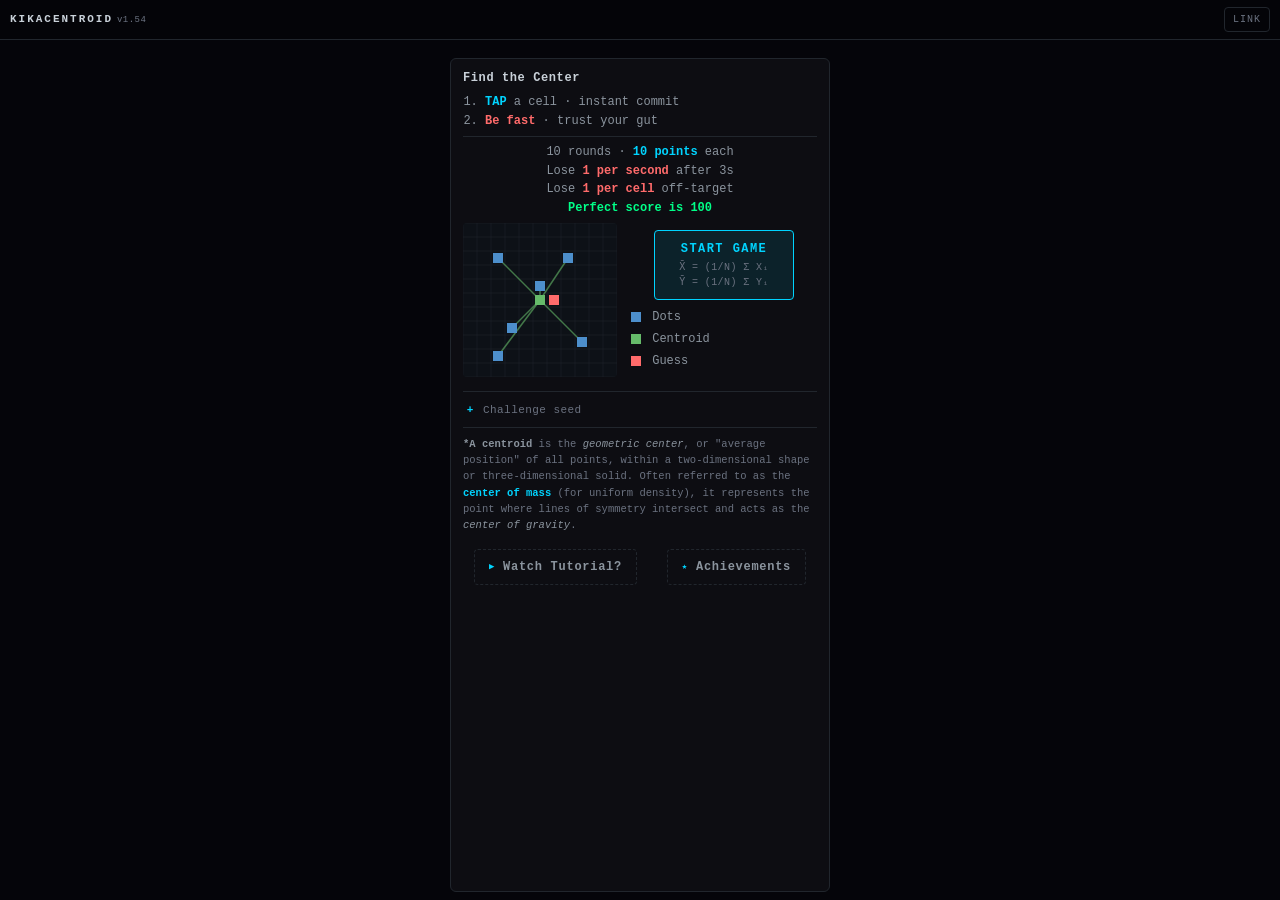
==== commit 361b623b: "chore: v1.54 — spotless flash → boxed "Perfect" indigo, drop ⏱ and 🔓 Two changes.  1. Spotless round" ====
--- a/index.html
+++ b/index.html
@@ -23,8 +23,8 @@
        version bumps. Each release uses a different URL → cache miss →
        network fetch → fresh CSS even if an old SW is still active. Bump
        this in lockstep with CACHE_VERSION in sw.js. -->
-  <link rel="preload" as="style" href="styles.css?v=1.53">
-  <link rel="stylesheet" href="styles.css?v=1.53">
+  <link rel="preload" as="style" href="styles.css?v=1.54">
+  <link rel="stylesheet" href="styles.css?v=1.54">
 </head>
 <body>
 
@@ -32,7 +32,7 @@
     <span class="brand-row">
       <span class="brand" aria-label="KikaCentroid">KikaCentroid</span>
       <!-- Keep this in sync with CACHE_VERSION in sw.js -->
-      <span id="app-version" class="version" aria-label="version">v1.53</span>
+      <span id="app-version" class="version" aria-label="version">v1.54</span>
       <!-- Shown only when ?mode=tetro is active (toggled by JS). -->
       <span id="mode-badge" class="mode-badge" hidden>TETRO</span>
     </span>
@@ -42,7 +42,6 @@
     <button id="btn-link" type="button" class="tbtn" aria-label="Copy link">Link</button>
     <span id="hud-diff" class="hud" hidden></span>
     <span id="hud-timer-wrap" class="hud" hidden>
-      <span class="hud-icon" aria-hidden="true">⏱</span>
       <span id="hud-timer" class="hud-time">0:00</span>
     </span>
   </header>
@@ -168,7 +167,6 @@
     <div class="modal-backdrop" data-close></div>
     <div class="modal-card" role="dialog" aria-labelledby="recap-title" aria-modal="true">
       <div id="unlock-banner" class="unlock-banner" hidden>
-        <span class="unlock-icon" aria-hidden="true">🔓</span>
         <div class="unlock-text">
           <strong>Hard Mode Unlocked</strong>
           <div class="unlock-sub">Toggle it on from the start screen.</div>
@@ -304,6 +302,6 @@
     </div>
   </noscript>
 
-  <script type="module" src="game.js?v=1.53"></script>
+  <script type="module" src="game.js?v=1.54"></script>
 </body>
 </html>
--- a/styles.css
+++ b/styles.css
@@ -142,7 +142,6 @@
   white-space: nowrap;
 }
 .hud[hidden] { display: none; }
-.hud-icon { margin-right: 2px; }
 .hud-time {
   font-family: var(--digital);
   font-size: 13px;
@@ -300,26 +299,37 @@
   z-index: 10;
   opacity: 0;
 }
+/* Spotless flash: a localized, smaller version of .perfect-overlay.
+   Boxed "Perfect" in indigo (matching .s-100 / the 100-score palette),
+   with a radial halo behind. Different font from the loss "-X" variant
+   above (digital → mono) since "Perfect" is a word, not a number. */
 .pts-flash.gain {
-  color: var(--green);
-  text-shadow: 0 0 16px var(--green-soft), 0 0 32px var(--green-soft);
-}
-/* Spotless halo — a smaller, localized cousin of .perfect-overlay's
-   radial cyan flash. Only shown on the gain variant; rendered behind the
-   text via a pseudo-element so it doesn't affect layout. Pulses outward
-   in lockstep with the float-up to land its peak at ~20% of the rise. */
+  font-family: var(--mono);
+  font-size: 16px;
+  font-weight: 800;
+  letter-spacing: 0.18em;
+  text-transform: uppercase;
+  padding: 4px 10px;
+  border: 1px solid #5b6cff;
+  border-radius: 4px;
+  background: rgba(91, 108, 255, 0.08);
+  color: #ffffff;
+  text-shadow: 0 0 10px #5b6cff, 0 0 20px rgba(91, 108, 255, 0.6);
+  box-shadow: 0 0 18px rgba(91, 108, 255, 0.45),
+              inset 0 0 8px rgba(91, 108, 255, 0.15);
+}
 .pts-flash.gain::before {
   content: '';
   position: absolute;
   left: 50%;
   top: 50%;
-  width: 96px;
-  height: 96px;
-  margin-left: -48px;
-  margin-top: -48px;
+  width: 110px;
+  height: 110px;
+  margin-left: -55px;
+  margin-top: -55px;
   border-radius: 50%;
-  background: radial-gradient(circle, rgba(0, 255, 136, 0.55) 0%,
-                                      rgba(0, 255, 136, 0.15) 45%,
+  background: radial-gradient(circle, rgba(91, 108, 255, 0.55) 0%,
+                                      rgba(91, 108, 255, 0.15) 45%,
                                       transparent 70%);
   z-index: -1;
   pointer-events: none;
@@ -935,7 +945,6 @@
   margin-bottom: 8px;
 }
 .unlock-banner[hidden] { display: none; }
-.unlock-icon { font-size: 22px; line-height: 1; }
 .unlock-text strong {
   display: block;
   font-size: 12px;
--- a/styles.css
+++ b/styles.css
@@ -142,7 +142,6 @@
   white-space: nowrap;
 }
 .hud[hidden] { display: none; }
-.hud-icon { margin-right: 2px; }
 .hud-time {
   font-family: var(--digital);
   font-size: 13px;
@@ -300,26 +299,37 @@
   z-index: 10;
   opacity: 0;
 }
+/* Spotless flash: a localized, smaller version of .perfect-overlay.
+   Boxed "Perfect" in indigo (matching .s-100 / the 100-score palette),
+   with a radial halo behind. Different font from the loss "-X" variant
+   above (digital → mono) since "Perfect" is a word, not a number. */
 .pts-flash.gain {
-  color: var(--green);
-  text-shadow: 0 0 16px var(--green-soft), 0 0 32px var(--green-soft);
-}
-/* Spotless halo — a smaller, localized cousin of .perfect-overlay's
-   radial cyan flash. Only shown on the gain variant; rendered behind the
-   text via a pseudo-element so it doesn't affect layout. Pulses outward
-   in lockstep with the float-up to land its peak at ~20% of the rise. */
+  font-family: var(--mono);
+  font-size: 16px;
+  font-weight: 800;
+  letter-spacing: 0.18em;
+  text-transform: uppercase;
+  padding: 4px 10px;
+  border: 1px solid #5b6cff;
+  border-radius: 4px;
+  background: rgba(91, 108, 255, 0.08);
+  color: #ffffff;
+  text-shadow: 0 0 10px #5b6cff, 0 0 20px rgba(91, 108, 255, 0.6);
+  box-shadow: 0 0 18px rgba(91, 108, 255, 0.45),
+              inset 0 0 8px rgba(91, 108, 255, 0.15);
+}
 .pts-flash.gain::before {
   content: '';
   position: absolute;
   left: 50%;
   top: 50%;
-  width: 96px;
-  height: 96px;
-  margin-left: -48px;
-  margin-top: -48px;
+  width: 110px;
+  height: 110px;
+  margin-left: -55px;
+  margin-top: -55px;
   border-radius: 50%;
-  background: radial-gradient(circle, rgba(0, 255, 136, 0.55) 0%,
-                                      rgba(0, 255, 136, 0.15) 45%,
+  background: radial-gradient(circle, rgba(91, 108, 255, 0.55) 0%,
+                                      rgba(91, 108, 255, 0.15) 45%,
                                       transparent 70%);
   z-index: -1;
   pointer-events: none;
@@ -935,7 +945,6 @@
   margin-bottom: 8px;
 }
 .unlock-banner[hidden] { display: none; }
-.unlock-icon { font-size: 22px; line-height: 1; }
 .unlock-text strong {
   display: block;
   font-size: 12px;
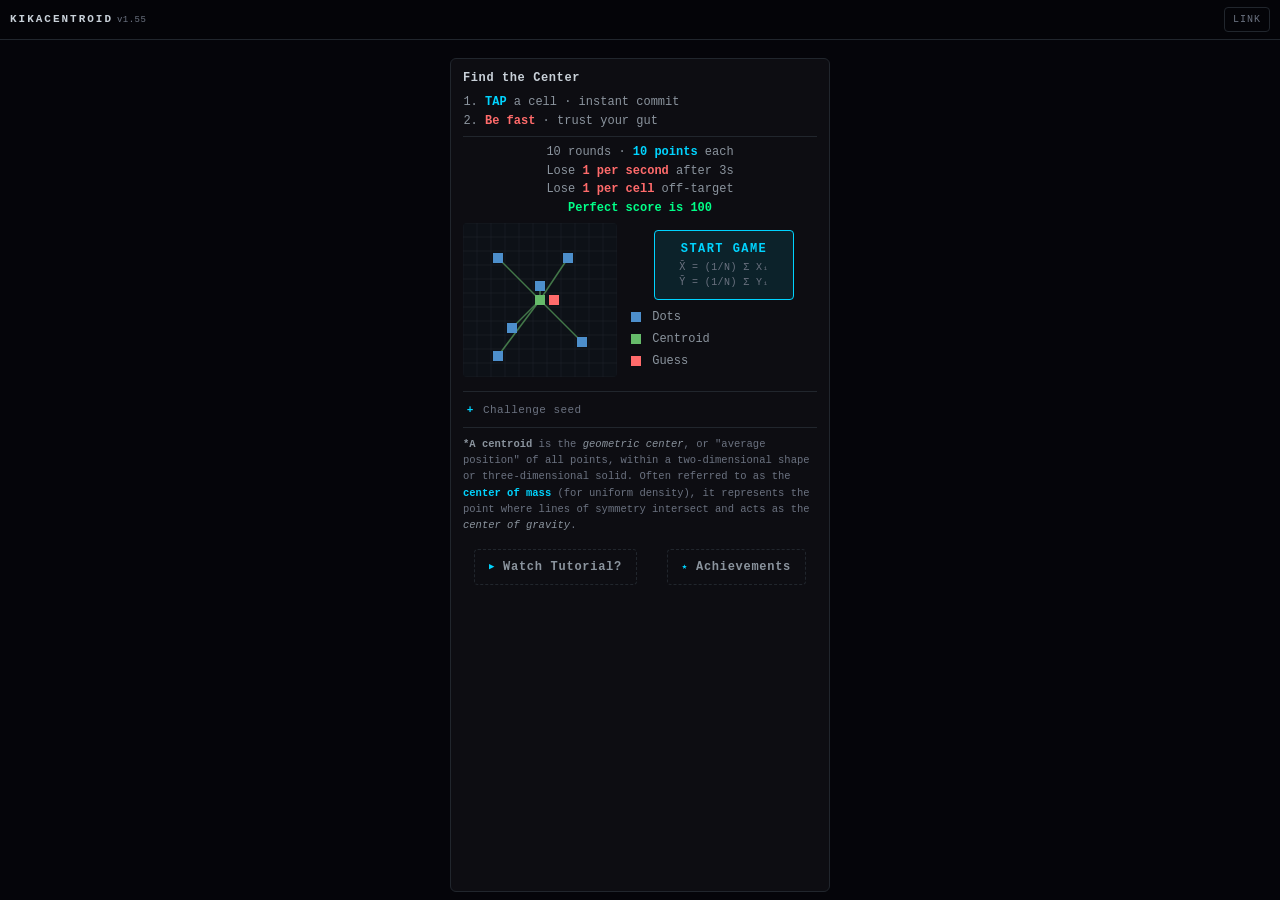
==== commit 1caf898f: "fix: v1.55 — tetro mode minimum 2 pieces, gap-aware placement Two tetro-mode adjustments after real " ====
--- a/index.html
+++ b/index.html
@@ -23,8 +23,8 @@
        version bumps. Each release uses a different URL → cache miss →
        network fetch → fresh CSS even if an old SW is still active. Bump
        this in lockstep with CACHE_VERSION in sw.js. -->
-  <link rel="preload" as="style" href="styles.css?v=1.54">
-  <link rel="stylesheet" href="styles.css?v=1.54">
+  <link rel="preload" as="style" href="styles.css?v=1.55">
+  <link rel="stylesheet" href="styles.css?v=1.55">
 </head>
 <body>
 
@@ -32,7 +32,7 @@
     <span class="brand-row">
       <span class="brand" aria-label="KikaCentroid">KikaCentroid</span>
       <!-- Keep this in sync with CACHE_VERSION in sw.js -->
-      <span id="app-version" class="version" aria-label="version">v1.54</span>
+      <span id="app-version" class="version" aria-label="version">v1.55</span>
       <!-- Shown only when ?mode=tetro is active (toggled by JS). -->
       <span id="mode-badge" class="mode-badge" hidden>TETRO</span>
     </span>
@@ -302,6 +302,6 @@
     </div>
   </noscript>
 
-  <script type="module" src="game.js?v=1.54"></script>
+  <script type="module" src="game.js?v=1.55"></script>
 </body>
 </html>
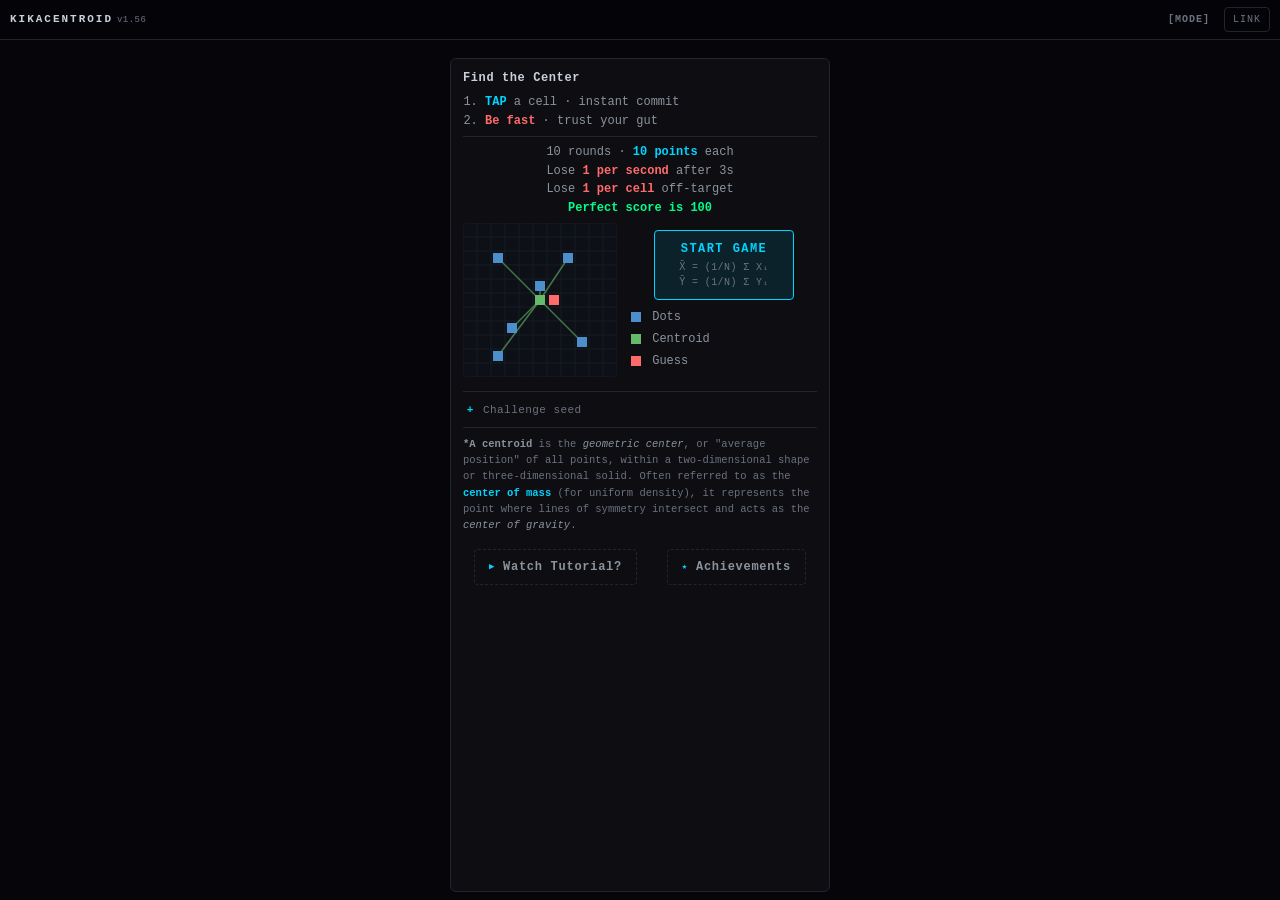
==== commit b6aece40: "feat: v1.56 — [MODE] picker (Normal / Tetro / Long Shot), HARD migrated Replaces the HARD toolbar to" ====
--- a/index.html
+++ b/index.html
@@ -23,8 +23,8 @@
        version bumps. Each release uses a different URL → cache miss →
        network fetch → fresh CSS even if an old SW is still active. Bump
        this in lockstep with CACHE_VERSION in sw.js. -->
-  <link rel="preload" as="style" href="styles.css?v=1.55">
-  <link rel="stylesheet" href="styles.css?v=1.55">
+  <link rel="preload" as="style" href="styles.css?v=1.56">
+  <link rel="stylesheet" href="styles.css?v=1.56">
 </head>
 <body>
 
@@ -32,13 +32,13 @@
     <span class="brand-row">
       <span class="brand" aria-label="KikaCentroid">KikaCentroid</span>
       <!-- Keep this in sync with CACHE_VERSION in sw.js -->
-      <span id="app-version" class="version" aria-label="version">v1.55</span>
+      <span id="app-version" class="version" aria-label="version">v1.56</span>
       <!-- Shown only when ?mode=tetro is active (toggled by JS). -->
       <span id="mode-badge" class="mode-badge" hidden>TETRO</span>
     </span>
     <div class="toolbar-spacer"></div>
     <button id="btn-install" type="button" class="tbtn" hidden>Install</button>
-    <button id="hard-toggle" type="button" class="tbtn-hard locked" aria-pressed="false">[<span class="hard-letters">HARD</span>]</button>
+    <button id="mode-btn" type="button" class="tbtn-mode" aria-label="Select game mode">[MODE]</button>
     <button id="btn-link" type="button" class="tbtn" aria-label="Copy link">Link</button>
     <span id="hud-diff" class="hud" hidden></span>
     <span id="hud-timer-wrap" class="hud" hidden>
@@ -214,6 +214,33 @@
     </div>
   </div>
 
+  <div id="mode-modal" class="modal modal-stacked" hidden>
+    <div class="modal-backdrop" data-close></div>
+    <div class="modal-card mode-modal-card" role="dialog" aria-labelledby="mode-modal-title" aria-modal="true">
+      <header class="ach-modal-header">
+        <h3 id="mode-modal-title" class="ach-modal-title">Select Mode</h3>
+        <button class="ach-modal-close" data-close type="button" aria-label="Close">×</button>
+      </header>
+      <div id="mode-radial" class="mode-radial">
+        <button type="button" class="mode-option pos-top" data-mode="normal">
+          <span class="mode-name">Normal</span>
+          <span class="mode-desc">Uniform random</span>
+          <span class="mode-status"></span>
+        </button>
+        <button type="button" class="mode-option pos-bl" data-mode="tetro">
+          <span class="mode-name">Tetro</span>
+          <span class="mode-desc">Tetrominoes</span>
+          <span class="mode-status"></span>
+        </button>
+        <button type="button" class="mode-option pos-br" data-mode="long_shot">
+          <span class="mode-name">Long Shot</span>
+          <span class="mode-desc">Skewed clusters</span>
+          <span class="mode-status"></span>
+        </button>
+      </div>
+    </div>
+  </div>
+
   <div id="achievements-modal" class="modal modal-stacked" hidden>
     <div class="modal-backdrop" data-close></div>
     <div class="modal-card ach-modal-card" role="dialog" aria-labelledby="ach-modal-title" aria-modal="true">
@@ -302,6 +329,6 @@
     </div>
   </noscript>
 
-  <script type="module" src="game.js?v=1.55"></script>
+  <script type="module" src="game.js?v=1.56"></script>
 </body>
 </html>
--- a/styles.css
+++ b/styles.css
@@ -99,19 +99,91 @@
   color: var(--ink-mute);
   font-variant-numeric: tabular-nums;
 }
-/* Hidden-mode indicator — shown only in tetro variant. Cyan to differentiate
-   from the version label, compact so it doesn't crowd the toolbar. */
+/* Active-mode indicator — shown when activeMode !== 'normal'. Color
+   varies per mode (set via JS class). Compact so it doesn't crowd the
+   toolbar. */
 .mode-badge {
   font-size: 9px;
   font-weight: 700;
   letter-spacing: 0.15em;
-  color: var(--cyan);
   padding: 1px 5px;
-  border: 1px solid var(--cyan);
+  border: 1px solid;
   border-radius: 3px;
   margin-left: 2px;
 }
+.mode-badge.mode-tetro     { color: var(--cyan);     border-color: var(--cyan); }
+.mode-badge.mode-long-shot { color: var(--red-soft); border-color: var(--red-soft); }
 .mode-badge[hidden] { display: none; }
+
+/* Mode-selection modal. Three buttons in an equilateral triangle around
+   a notional center (Normal at top, Tetro bottom-left, Long Shot
+   bottom-right). Locked options dim and reject clicks; active is
+   highlighted. */
+.mode-modal-card {
+  width: min(92vw, 360px);
+}
+.mode-radial {
+  position: relative;
+  width: 100%;
+  height: 230px;
+  margin: 8px 0;
+}
+.mode-option {
+  position: absolute;
+  width: 122px;
+  padding: 8px 10px;
+  background: transparent;
+  border: 1px solid var(--line);
+  border-radius: 8px;
+  font-family: var(--mono);
+  cursor: pointer;
+  display: flex;
+  flex-direction: column;
+  align-items: center;
+  gap: 2px;
+  color: var(--ink-dim);
+  text-align: center;
+  transition: background .15s, border-color .15s, color .15s, box-shadow .15s;
+  -webkit-tap-highlight-color: transparent;
+}
+.mode-option.pos-top { top: 0;    left: 50%; transform: translateX(-50%); }
+.mode-option.pos-bl  { bottom: 0; left: 0;   }
+.mode-option.pos-br  { bottom: 0; right: 0;  }
+.mode-option .mode-name {
+  font-size: 13px;
+  font-weight: 700;
+  letter-spacing: 0.06em;
+  color: var(--ink);
+}
+.mode-option .mode-desc {
+  font-size: 9.5px;
+  color: var(--ink-mute);
+}
+.mode-option .mode-status {
+  font-size: 8.5px;
+  letter-spacing: 0.14em;
+  text-transform: uppercase;
+  color: var(--ink-mute);
+  min-height: 1em;
+}
+.mode-option:hover, .mode-option:focus-visible {
+  border-color: var(--cyan);
+  outline: none;
+}
+.mode-option.is-locked {
+  opacity: 0.4;
+  cursor: not-allowed;
+}
+.mode-option.is-locked:hover { border-color: var(--line); }
+.mode-option.is-active {
+  border-color: var(--cyan);
+  background: rgba(0, 212, 255, 0.10);
+  box-shadow: 0 0 16px rgba(0, 212, 255, 0.4);
+}
+.mode-option.is-active .mode-status { color: var(--cyan); }
+/* Per-mode color hint when unlocked but not active. */
+.mode-option[data-mode="tetro"].is-unlocked .mode-name      { color: var(--cyan); }
+.mode-option[data-mode="long_shot"].is-unlocked .mode-name  { color: var(--red-soft); }
 .toolbar-spacer { flex: 1; }
 
 .tbtn {
@@ -149,41 +221,23 @@
   color: var(--green);
 }
 
-/* Compact toolbar Hard Mode toggle — text only, lives left of LINK.
-   .locked: pre-unlock — slot stays reserved (visibility, not display)
-            so the toolbar layout never shifts when the toggle appears.
-   OFF: dark `--line`, with strike through the HARD letters only
-        (brackets stay clean as a frame).
-   ON:  bright `--red`, no decoration. */
-.tbtn-hard {
+/* Toolbar [MODE] button — opens the mode-selection modal. Replaces the
+   former [HARD] toggle in this slot. */
+.tbtn-mode {
   font-family: inherit;
   font-size: 10px;
   letter-spacing: 0.1em;
   padding: 4px 6px;
   border: none;
   background: transparent;
-  color: var(--line);
+  color: var(--ink-mute);
   cursor: pointer;
   font-weight: 600;
   -webkit-tap-highlight-color: transparent;
 }
-.tbtn-hard .hard-letters {
-  text-decoration: line-through;
-  text-decoration-thickness: 1px;
-}
-.tbtn-hard:hover, .tbtn-hard:focus-visible {
-  color: var(--ink-mute);
+.tbtn-mode:hover, .tbtn-mode:focus-visible {
+  color: var(--cyan);
   outline: none;
-}
-.tbtn-hard.on {
-  color: var(--red);
-}
-.tbtn-hard.on .hard-letters {
-  text-decoration: none;
-}
-.tbtn-hard.locked {
-  visibility: hidden;
-  pointer-events: none;
 }
 
 
--- a/styles.css
+++ b/styles.css
@@ -99,19 +99,91 @@
   color: var(--ink-mute);
   font-variant-numeric: tabular-nums;
 }
-/* Hidden-mode indicator — shown only in tetro variant. Cyan to differentiate
-   from the version label, compact so it doesn't crowd the toolbar. */
+/* Active-mode indicator — shown when activeMode !== 'normal'. Color
+   varies per mode (set via JS class). Compact so it doesn't crowd the
+   toolbar. */
 .mode-badge {
   font-size: 9px;
   font-weight: 700;
   letter-spacing: 0.15em;
-  color: var(--cyan);
   padding: 1px 5px;
-  border: 1px solid var(--cyan);
+  border: 1px solid;
   border-radius: 3px;
   margin-left: 2px;
 }
+.mode-badge.mode-tetro     { color: var(--cyan);     border-color: var(--cyan); }
+.mode-badge.mode-long-shot { color: var(--red-soft); border-color: var(--red-soft); }
 .mode-badge[hidden] { display: none; }
+
+/* Mode-selection modal. Three buttons in an equilateral triangle around
+   a notional center (Normal at top, Tetro bottom-left, Long Shot
+   bottom-right). Locked options dim and reject clicks; active is
+   highlighted. */
+.mode-modal-card {
+  width: min(92vw, 360px);
+}
+.mode-radial {
+  position: relative;
+  width: 100%;
+  height: 230px;
+  margin: 8px 0;
+}
+.mode-option {
+  position: absolute;
+  width: 122px;
+  padding: 8px 10px;
+  background: transparent;
+  border: 1px solid var(--line);
+  border-radius: 8px;
+  font-family: var(--mono);
+  cursor: pointer;
+  display: flex;
+  flex-direction: column;
+  align-items: center;
+  gap: 2px;
+  color: var(--ink-dim);
+  text-align: center;
+  transition: background .15s, border-color .15s, color .15s, box-shadow .15s;
+  -webkit-tap-highlight-color: transparent;
+}
+.mode-option.pos-top { top: 0;    left: 50%; transform: translateX(-50%); }
+.mode-option.pos-bl  { bottom: 0; left: 0;   }
+.mode-option.pos-br  { bottom: 0; right: 0;  }
+.mode-option .mode-name {
+  font-size: 13px;
+  font-weight: 700;
+  letter-spacing: 0.06em;
+  color: var(--ink);
+}
+.mode-option .mode-desc {
+  font-size: 9.5px;
+  color: var(--ink-mute);
+}
+.mode-option .mode-status {
+  font-size: 8.5px;
+  letter-spacing: 0.14em;
+  text-transform: uppercase;
+  color: var(--ink-mute);
+  min-height: 1em;
+}
+.mode-option:hover, .mode-option:focus-visible {
+  border-color: var(--cyan);
+  outline: none;
+}
+.mode-option.is-locked {
+  opacity: 0.4;
+  cursor: not-allowed;
+}
+.mode-option.is-locked:hover { border-color: var(--line); }
+.mode-option.is-active {
+  border-color: var(--cyan);
+  background: rgba(0, 212, 255, 0.10);
+  box-shadow: 0 0 16px rgba(0, 212, 255, 0.4);
+}
+.mode-option.is-active .mode-status { color: var(--cyan); }
+/* Per-mode color hint when unlocked but not active. */
+.mode-option[data-mode="tetro"].is-unlocked .mode-name      { color: var(--cyan); }
+.mode-option[data-mode="long_shot"].is-unlocked .mode-name  { color: var(--red-soft); }
 .toolbar-spacer { flex: 1; }
 
 .tbtn {
@@ -149,41 +221,23 @@
   color: var(--green);
 }
 
-/* Compact toolbar Hard Mode toggle — text only, lives left of LINK.
-   .locked: pre-unlock — slot stays reserved (visibility, not display)
-            so the toolbar layout never shifts when the toggle appears.
-   OFF: dark `--line`, with strike through the HARD letters only
-        (brackets stay clean as a frame).
-   ON:  bright `--red`, no decoration. */
-.tbtn-hard {
+/* Toolbar [MODE] button — opens the mode-selection modal. Replaces the
+   former [HARD] toggle in this slot. */
+.tbtn-mode {
   font-family: inherit;
   font-size: 10px;
   letter-spacing: 0.1em;
   padding: 4px 6px;
   border: none;
   background: transparent;
-  color: var(--line);
+  color: var(--ink-mute);
   cursor: pointer;
   font-weight: 600;
   -webkit-tap-highlight-color: transparent;
 }
-.tbtn-hard .hard-letters {
-  text-decoration: line-through;
-  text-decoration-thickness: 1px;
-}
-.tbtn-hard:hover, .tbtn-hard:focus-visible {
-  color: var(--ink-mute);
+.tbtn-mode:hover, .tbtn-mode:focus-visible {
+  color: var(--cyan);
   outline: none;
-}
-.tbtn-hard.on {
-  color: var(--red);
-}
-.tbtn-hard.on .hard-letters {
-  text-decoration: none;
-}
-.tbtn-hard.locked {
-  visibility: hidden;
-  pointer-events: none;
 }
 
 
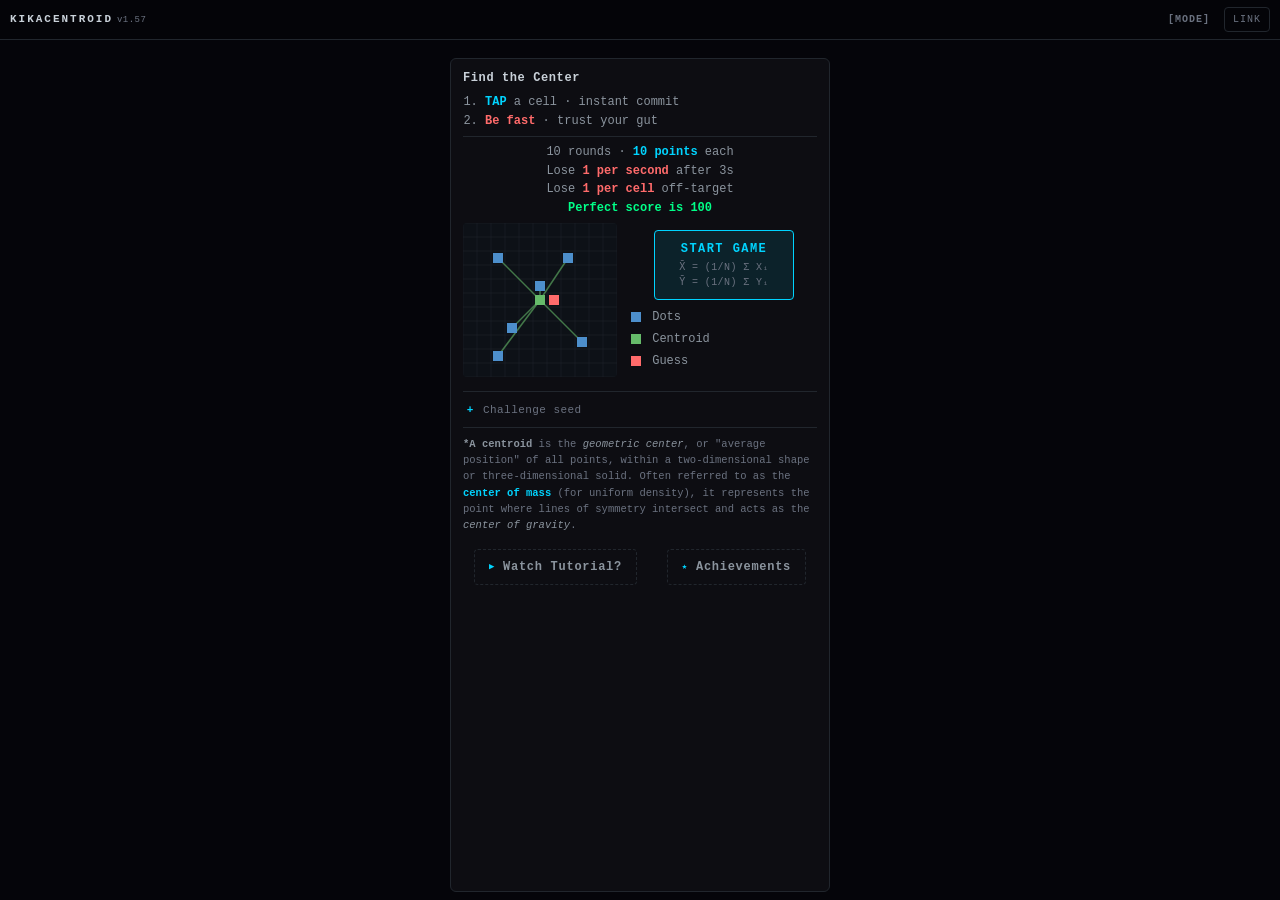
==== commit f2ee93dc: "chore: v1.57 — Perfect flash white text + white border, cyan glow Reskin the per-round spotless flas" ====
--- a/index.html
+++ b/index.html
@@ -23,8 +23,8 @@
        version bumps. Each release uses a different URL → cache miss →
        network fetch → fresh CSS even if an old SW is still active. Bump
        this in lockstep with CACHE_VERSION in sw.js. -->
-  <link rel="preload" as="style" href="styles.css?v=1.56">
-  <link rel="stylesheet" href="styles.css?v=1.56">
+  <link rel="preload" as="style" href="styles.css?v=1.57">
+  <link rel="stylesheet" href="styles.css?v=1.57">
 </head>
 <body>
 
@@ -32,7 +32,7 @@
     <span class="brand-row">
       <span class="brand" aria-label="KikaCentroid">KikaCentroid</span>
       <!-- Keep this in sync with CACHE_VERSION in sw.js -->
-      <span id="app-version" class="version" aria-label="version">v1.56</span>
+      <span id="app-version" class="version" aria-label="version">v1.57</span>
       <!-- Shown only when ?mode=tetro is active (toggled by JS). -->
       <span id="mode-badge" class="mode-badge" hidden>TETRO</span>
     </span>
@@ -329,6 +329,6 @@
     </div>
   </noscript>
 
-  <script type="module" src="game.js?v=1.56"></script>
+  <script type="module" src="game.js?v=1.57"></script>
 </body>
 </html>
--- a/styles.css
+++ b/styles.css
@@ -354,36 +354,37 @@
   opacity: 0;
 }
 /* Spotless flash: a localized, smaller version of .perfect-overlay.
-   Boxed "Perfect" in indigo (matching .s-100 / the 100-score palette),
-   with a radial halo behind. Different font from the loss "-X" variant
-   above (digital → mono) since "Perfect" is a word, not a number. */
+   Boxed "Perfect" — white text inside a white border, with a cyan
+   ambient glow (matching the full-screen perfect-overlay's palette).
+   Different font from the loss "-X" variant above (digital → mono)
+   since "Perfect" is a word, not a number. */
 .pts-flash.gain {
   font-family: var(--mono);
   font-size: 16px;
   font-weight: 800;
   letter-spacing: 0.18em;
   text-transform: uppercase;
-  padding: 4px 10px;
-  border: 1px solid #5b6cff;
-  border-radius: 4px;
-  background: rgba(91, 108, 255, 0.08);
+  padding: 6px 14px;
+  border: 1.5px solid #ffffff;
+  border-radius: 10px;
+  background: rgba(255, 255, 255, 0.04);
   color: #ffffff;
-  text-shadow: 0 0 10px #5b6cff, 0 0 20px rgba(91, 108, 255, 0.6);
-  box-shadow: 0 0 18px rgba(91, 108, 255, 0.45),
-              inset 0 0 8px rgba(91, 108, 255, 0.15);
+  text-shadow: 0 0 8px #ffffff, 0 0 18px rgba(0, 212, 255, 0.55);
+  box-shadow: 0 0 22px rgba(0, 212, 255, 0.55),
+              inset 0 0 10px rgba(0, 212, 255, 0.18);
 }
 .pts-flash.gain::before {
   content: '';
   position: absolute;
   left: 50%;
   top: 50%;
-  width: 110px;
-  height: 110px;
-  margin-left: -55px;
-  margin-top: -55px;
+  width: 130px;
+  height: 130px;
+  margin-left: -65px;
+  margin-top: -65px;
   border-radius: 50%;
-  background: radial-gradient(circle, rgba(91, 108, 255, 0.55) 0%,
-                                      rgba(91, 108, 255, 0.15) 45%,
+  background: radial-gradient(circle, rgba(0, 212, 255, 0.55) 0%,
+                                      rgba(0, 212, 255, 0.15) 45%,
                                       transparent 70%);
   z-index: -1;
   pointer-events: none;
--- a/styles.css
+++ b/styles.css
@@ -354,36 +354,37 @@
   opacity: 0;
 }
 /* Spotless flash: a localized, smaller version of .perfect-overlay.
-   Boxed "Perfect" in indigo (matching .s-100 / the 100-score palette),
-   with a radial halo behind. Different font from the loss "-X" variant
-   above (digital → mono) since "Perfect" is a word, not a number. */
+   Boxed "Perfect" — white text inside a white border, with a cyan
+   ambient glow (matching the full-screen perfect-overlay's palette).
+   Different font from the loss "-X" variant above (digital → mono)
+   since "Perfect" is a word, not a number. */
 .pts-flash.gain {
   font-family: var(--mono);
   font-size: 16px;
   font-weight: 800;
   letter-spacing: 0.18em;
   text-transform: uppercase;
-  padding: 4px 10px;
-  border: 1px solid #5b6cff;
-  border-radius: 4px;
-  background: rgba(91, 108, 255, 0.08);
+  padding: 6px 14px;
+  border: 1.5px solid #ffffff;
+  border-radius: 10px;
+  background: rgba(255, 255, 255, 0.04);
   color: #ffffff;
-  text-shadow: 0 0 10px #5b6cff, 0 0 20px rgba(91, 108, 255, 0.6);
-  box-shadow: 0 0 18px rgba(91, 108, 255, 0.45),
-              inset 0 0 8px rgba(91, 108, 255, 0.15);
+  text-shadow: 0 0 8px #ffffff, 0 0 18px rgba(0, 212, 255, 0.55);
+  box-shadow: 0 0 22px rgba(0, 212, 255, 0.55),
+              inset 0 0 10px rgba(0, 212, 255, 0.18);
 }
 .pts-flash.gain::before {
   content: '';
   position: absolute;
   left: 50%;
   top: 50%;
-  width: 110px;
-  height: 110px;
-  margin-left: -55px;
-  margin-top: -55px;
+  width: 130px;
+  height: 130px;
+  margin-left: -65px;
+  margin-top: -65px;
   border-radius: 50%;
-  background: radial-gradient(circle, rgba(91, 108, 255, 0.55) 0%,
-                                      rgba(91, 108, 255, 0.15) 45%,
+  background: radial-gradient(circle, rgba(0, 212, 255, 0.55) 0%,
+                                      rgba(0, 212, 255, 0.15) 45%,
                                       transparent 70%);
   z-index: -1;
   pointer-events: none;
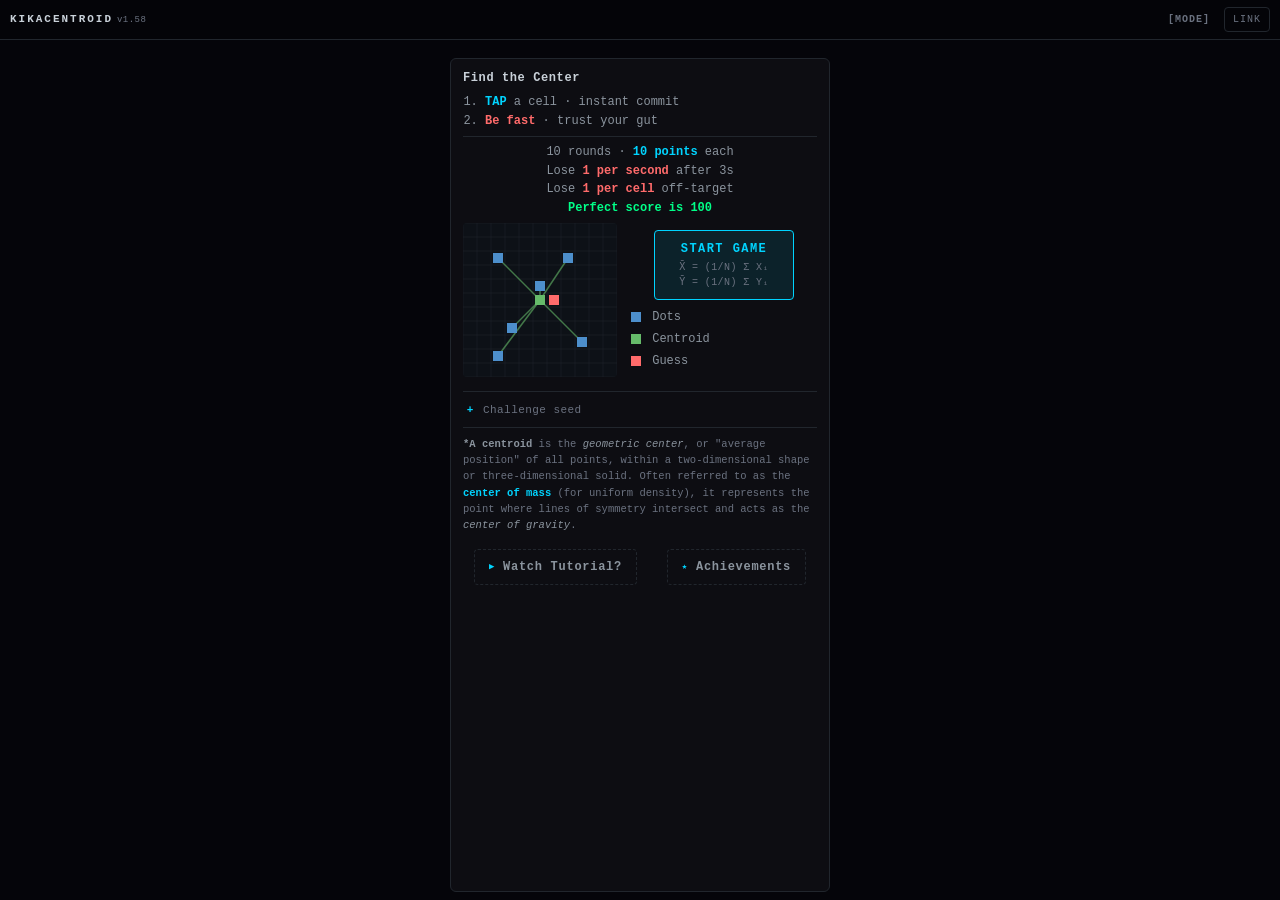
==== commit 899d9923: "chore: v1.58 — Perfect flash padding, linger, height tweaks Three small adjustments to the per-round" ====
--- a/index.html
+++ b/index.html
@@ -23,8 +23,8 @@
        version bumps. Each release uses a different URL → cache miss →
        network fetch → fresh CSS even if an old SW is still active. Bump
        this in lockstep with CACHE_VERSION in sw.js. -->
-  <link rel="preload" as="style" href="styles.css?v=1.57">
-  <link rel="stylesheet" href="styles.css?v=1.57">
+  <link rel="preload" as="style" href="styles.css?v=1.58">
+  <link rel="stylesheet" href="styles.css?v=1.58">
 </head>
 <body>
 
@@ -32,7 +32,7 @@
     <span class="brand-row">
       <span class="brand" aria-label="KikaCentroid">KikaCentroid</span>
       <!-- Keep this in sync with CACHE_VERSION in sw.js -->
-      <span id="app-version" class="version" aria-label="version">v1.57</span>
+      <span id="app-version" class="version" aria-label="version">v1.58</span>
       <!-- Shown only when ?mode=tetro is active (toggled by JS). -->
       <span id="mode-badge" class="mode-badge" hidden>TETRO</span>
     </span>
@@ -329,6 +329,6 @@
     </div>
   </noscript>
 
-  <script type="module" src="game.js?v=1.57"></script>
+  <script type="module" src="game.js?v=1.58"></script>
 </body>
 </html>
--- a/styles.css
+++ b/styles.css
@@ -364,7 +364,7 @@
   font-weight: 800;
   letter-spacing: 0.18em;
   text-transform: uppercase;
-  padding: 6px 14px;
+  padding: 12px 24px;
   border: 1.5px solid #ffffff;
   border-radius: 10px;
   background: rgba(255, 255, 255, 0.04);
@@ -378,10 +378,10 @@
   position: absolute;
   left: 50%;
   top: 50%;
-  width: 130px;
-  height: 130px;
-  margin-left: -65px;
-  margin-top: -65px;
+  width: 160px;
+  height: 160px;
+  margin-left: -80px;
+  margin-top: -80px;
   border-radius: 50%;
   background: radial-gradient(circle, rgba(0, 212, 255, 0.55) 0%,
                                       rgba(0, 212, 255, 0.15) 45%,
@@ -395,19 +395,31 @@
 .pts-flash.rising {
   animation: pts-rise 600ms ease-out forwards;
 }
+/* Perfect variant: longer total runtime with an explicit hold phase so
+   the celebration lingers — appear → dwell → float away. The loss
+   variant keeps the original quicker pts-rise. */
+.pts-flash.rising.gain {
+  animation: pts-rise-perfect 1200ms cubic-bezier(.2, .8, .3, 1) forwards;
+}
 .pts-flash.rising.gain::before {
-  animation: pts-halo 700ms ease-out forwards;
+  animation: pts-halo-perfect 1200ms cubic-bezier(.2, .8, .3, 1) forwards;
 }
 @keyframes pts-rise {
   0%   { opacity: 0; transform: translate(-50%, -100%); }
   15%  { opacity: 1; transform: translate(-50%, -110%); }
   100% { opacity: 0; transform: translate(-50%, -160%); }
 }
-@keyframes pts-halo {
-  0%   { transform: scale(0.4);  opacity: 0; }
-  18%  { transform: scale(1.0);  opacity: 1; }
-  45%  { transform: scale(1.35); opacity: 0.7; }
-  100% { transform: scale(2.0);  opacity: 0; }
+@keyframes pts-rise-perfect {
+  0%   { opacity: 0; transform: translate(-50%, -100%); }
+  12%  { opacity: 1; transform: translate(-50%, -105%); }
+  60%  { opacity: 1; transform: translate(-50%, -115%); }
+  100% { opacity: 0; transform: translate(-50%, -170%); }
+}
+@keyframes pts-halo-perfect {
+  0%   { transform: scale(0.3);  opacity: 0; }
+  15%  { transform: scale(1.0);  opacity: 1; }
+  55%  { transform: scale(1.4);  opacity: 0.6; }
+  100% { transform: scale(2.4);  opacity: 0; }
 }
 
 /* Streak callout — fires on consecutive spotless rounds (≥2). Sits above
--- a/styles.css
+++ b/styles.css
@@ -364,7 +364,7 @@
   font-weight: 800;
   letter-spacing: 0.18em;
   text-transform: uppercase;
-  padding: 6px 14px;
+  padding: 12px 24px;
   border: 1.5px solid #ffffff;
   border-radius: 10px;
   background: rgba(255, 255, 255, 0.04);
@@ -378,10 +378,10 @@
   position: absolute;
   left: 50%;
   top: 50%;
-  width: 130px;
-  height: 130px;
-  margin-left: -65px;
-  margin-top: -65px;
+  width: 160px;
+  height: 160px;
+  margin-left: -80px;
+  margin-top: -80px;
   border-radius: 50%;
   background: radial-gradient(circle, rgba(0, 212, 255, 0.55) 0%,
                                       rgba(0, 212, 255, 0.15) 45%,
@@ -395,19 +395,31 @@
 .pts-flash.rising {
   animation: pts-rise 600ms ease-out forwards;
 }
+/* Perfect variant: longer total runtime with an explicit hold phase so
+   the celebration lingers — appear → dwell → float away. The loss
+   variant keeps the original quicker pts-rise. */
+.pts-flash.rising.gain {
+  animation: pts-rise-perfect 1200ms cubic-bezier(.2, .8, .3, 1) forwards;
+}
 .pts-flash.rising.gain::before {
-  animation: pts-halo 700ms ease-out forwards;
+  animation: pts-halo-perfect 1200ms cubic-bezier(.2, .8, .3, 1) forwards;
 }
 @keyframes pts-rise {
   0%   { opacity: 0; transform: translate(-50%, -100%); }
   15%  { opacity: 1; transform: translate(-50%, -110%); }
   100% { opacity: 0; transform: translate(-50%, -160%); }
 }
-@keyframes pts-halo {
-  0%   { transform: scale(0.4);  opacity: 0; }
-  18%  { transform: scale(1.0);  opacity: 1; }
-  45%  { transform: scale(1.35); opacity: 0.7; }
-  100% { transform: scale(2.0);  opacity: 0; }
+@keyframes pts-rise-perfect {
+  0%   { opacity: 0; transform: translate(-50%, -100%); }
+  12%  { opacity: 1; transform: translate(-50%, -105%); }
+  60%  { opacity: 1; transform: translate(-50%, -115%); }
+  100% { opacity: 0; transform: translate(-50%, -170%); }
+}
+@keyframes pts-halo-perfect {
+  0%   { transform: scale(0.3);  opacity: 0; }
+  15%  { transform: scale(1.0);  opacity: 1; }
+  55%  { transform: scale(1.4);  opacity: 0.6; }
+  100% { transform: scale(2.4);  opacity: 0; }
 }
 
 /* Streak callout — fires on consecutive spotless rounds (≥2). Sits above
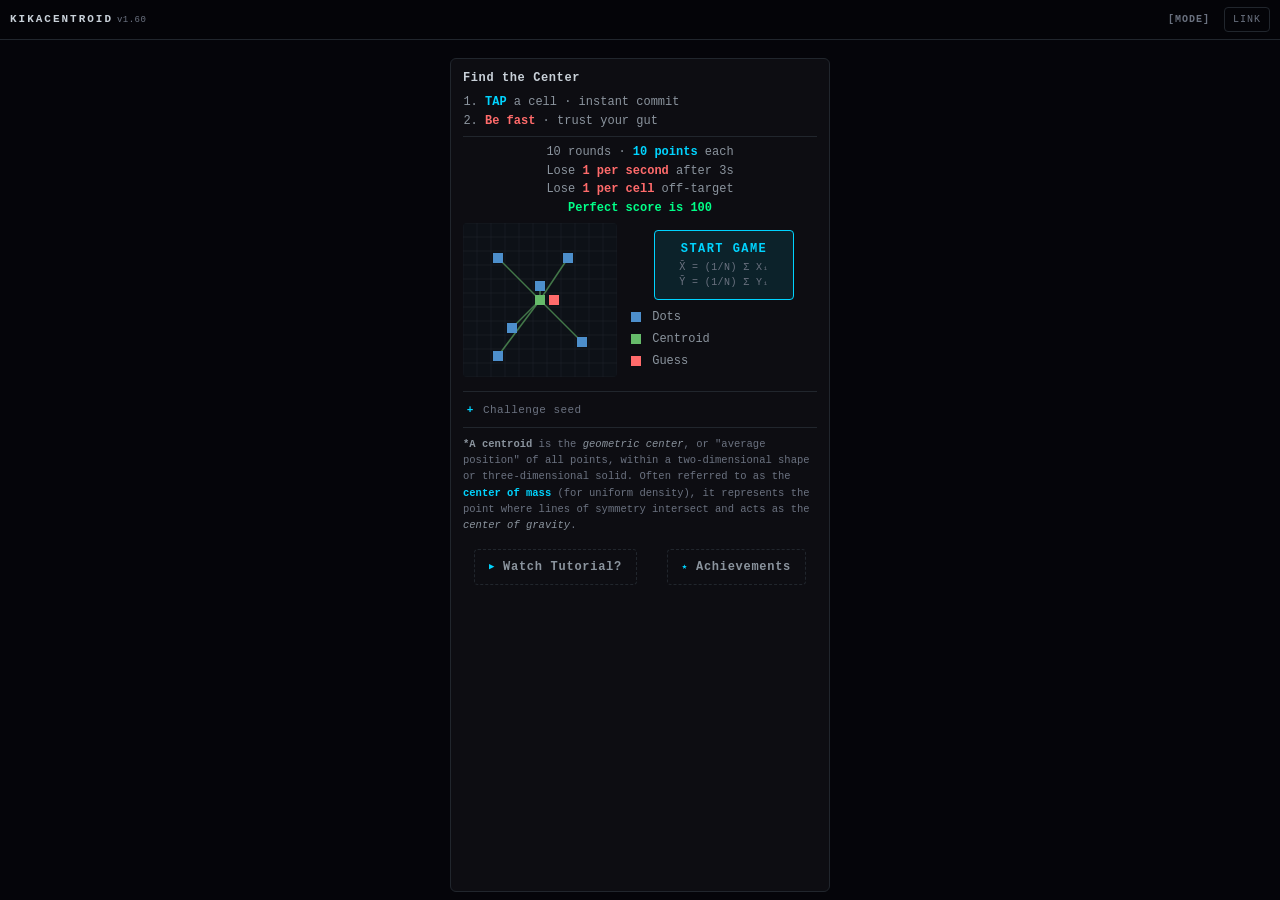
==== commit cfa481e3: "feat: v1.60 — Blind mode (memorize wave → intuition) New 4th mode. Dots ripple in/out one-by-one in " ====
--- a/index.html
+++ b/index.html
@@ -23,8 +23,8 @@
        version bumps. Each release uses a different URL → cache miss →
        network fetch → fresh CSS even if an old SW is still active. Bump
        this in lockstep with CACHE_VERSION in sw.js. -->
-  <link rel="preload" as="style" href="styles.css?v=1.58">
-  <link rel="stylesheet" href="styles.css?v=1.58">
+  <link rel="preload" as="style" href="styles.css?v=1.60">
+  <link rel="stylesheet" href="styles.css?v=1.60">
 </head>
 <body>
 
@@ -32,7 +32,7 @@
     <span class="brand-row">
       <span class="brand" aria-label="KikaCentroid">KikaCentroid</span>
       <!-- Keep this in sync with CACHE_VERSION in sw.js -->
-      <span id="app-version" class="version" aria-label="version">v1.58</span>
+      <span id="app-version" class="version" aria-label="version">v1.60</span>
       <!-- Shown only when ?mode=tetro is active (toggled by JS). -->
       <span id="mode-badge" class="mode-badge" hidden>TETRO</span>
     </span>
@@ -221,10 +221,15 @@
         <h3 id="mode-modal-title" class="ach-modal-title">Select Mode</h3>
         <button class="ach-modal-close" data-close type="button" aria-label="Close">×</button>
       </header>
-      <div id="mode-radial" class="mode-radial">
-        <button type="button" class="mode-option pos-top" data-mode="normal">
+      <div id="mode-radial" class="mode-radial mode-radial-grid">
+        <button type="button" class="mode-option pos-tl" data-mode="normal">
           <span class="mode-name">Normal</span>
           <span class="mode-desc">Uniform random</span>
+          <span class="mode-status"></span>
+        </button>
+        <button type="button" class="mode-option pos-tr" data-mode="blind">
+          <span class="mode-name">Blind</span>
+          <span class="mode-desc">Feel the center</span>
           <span class="mode-status"></span>
         </button>
         <button type="button" class="mode-option pos-bl" data-mode="tetro">
@@ -329,6 +334,6 @@
     </div>
   </noscript>
 
-  <script type="module" src="game.js?v=1.58"></script>
+  <script type="module" src="game.js?v=1.60"></script>
 </body>
 </html>
--- a/styles.css
+++ b/styles.css
@@ -113,7 +113,61 @@
 }
 .mode-badge.mode-tetro     { color: var(--cyan);     border-color: var(--cyan); }
 .mode-badge.mode-long-shot { color: var(--red-soft); border-color: var(--red-soft); }
+.mode-badge.mode-blind     { color: var(--amber);    border-color: var(--amber); }
 .mode-badge[hidden] { display: none; }
+
+/* BLIND wave-tuning panel — only mounted under ?debug=2. Bottom-left so
+   it doesn't sit over the canvas or the toolbar. Compact monospace. */
+#blind-debug {
+  position: fixed;
+  left: 8px;
+  bottom: 8px;
+  z-index: 200;
+  background: rgba(13, 17, 23, 0.92);
+  border: 1px solid var(--amber);
+  border-radius: 6px;
+  padding: 8px 10px;
+  font-family: var(--mono);
+  font-size: 10px;
+  color: var(--ink);
+  min-width: 220px;
+  pointer-events: auto;
+  backdrop-filter: blur(6px);
+  -webkit-backdrop-filter: blur(6px);
+}
+#blind-debug .bd-title {
+  font-size: 9px;
+  letter-spacing: 0.18em;
+  text-transform: uppercase;
+  color: var(--amber);
+  margin-bottom: 6px;
+}
+#blind-debug label {
+  display: grid;
+  grid-template-columns: 56px 1fr 50px;
+  gap: 6px;
+  align-items: center;
+  margin: 3px 0;
+}
+#blind-debug label > span {
+  color: var(--ink-dim);
+}
+#blind-debug input[type="range"] {
+  width: 100%;
+  accent-color: var(--amber);
+}
+#blind-debug output {
+  text-align: right;
+  color: var(--amber);
+  font-variant-numeric: tabular-nums;
+}
+#blind-debug .bd-derived {
+  margin-top: 6px;
+  padding-top: 6px;
+  border-top: 1px solid var(--line);
+  color: var(--ink-mute);
+  font-size: 9.5px;
+}
 
 /* Mode-selection modal. Three buttons in an equilateral triangle around
    a notional center (Normal at top, Tetro bottom-left, Long Shot
@@ -147,6 +201,8 @@
   -webkit-tap-highlight-color: transparent;
 }
 .mode-option.pos-top { top: 0;    left: 50%; transform: translateX(-50%); }
+.mode-option.pos-tl  { top: 0;    left: 0;   }
+.mode-option.pos-tr  { top: 0;    right: 0;  }
 .mode-option.pos-bl  { bottom: 0; left: 0;   }
 .mode-option.pos-br  { bottom: 0; right: 0;  }
 .mode-option .mode-name {
@@ -184,6 +240,7 @@
 /* Per-mode color hint when unlocked but not active. */
 .mode-option[data-mode="tetro"].is-unlocked .mode-name      { color: var(--cyan); }
 .mode-option[data-mode="long_shot"].is-unlocked .mode-name  { color: var(--red-soft); }
+.mode-option[data-mode="blind"].is-unlocked .mode-name      { color: var(--amber); }
 .toolbar-spacer { flex: 1; }
 
 .tbtn {
--- a/styles.css
+++ b/styles.css
@@ -113,7 +113,61 @@
 }
 .mode-badge.mode-tetro     { color: var(--cyan);     border-color: var(--cyan); }
 .mode-badge.mode-long-shot { color: var(--red-soft); border-color: var(--red-soft); }
+.mode-badge.mode-blind     { color: var(--amber);    border-color: var(--amber); }
 .mode-badge[hidden] { display: none; }
+
+/* BLIND wave-tuning panel — only mounted under ?debug=2. Bottom-left so
+   it doesn't sit over the canvas or the toolbar. Compact monospace. */
+#blind-debug {
+  position: fixed;
+  left: 8px;
+  bottom: 8px;
+  z-index: 200;
+  background: rgba(13, 17, 23, 0.92);
+  border: 1px solid var(--amber);
+  border-radius: 6px;
+  padding: 8px 10px;
+  font-family: var(--mono);
+  font-size: 10px;
+  color: var(--ink);
+  min-width: 220px;
+  pointer-events: auto;
+  backdrop-filter: blur(6px);
+  -webkit-backdrop-filter: blur(6px);
+}
+#blind-debug .bd-title {
+  font-size: 9px;
+  letter-spacing: 0.18em;
+  text-transform: uppercase;
+  color: var(--amber);
+  margin-bottom: 6px;
+}
+#blind-debug label {
+  display: grid;
+  grid-template-columns: 56px 1fr 50px;
+  gap: 6px;
+  align-items: center;
+  margin: 3px 0;
+}
+#blind-debug label > span {
+  color: var(--ink-dim);
+}
+#blind-debug input[type="range"] {
+  width: 100%;
+  accent-color: var(--amber);
+}
+#blind-debug output {
+  text-align: right;
+  color: var(--amber);
+  font-variant-numeric: tabular-nums;
+}
+#blind-debug .bd-derived {
+  margin-top: 6px;
+  padding-top: 6px;
+  border-top: 1px solid var(--line);
+  color: var(--ink-mute);
+  font-size: 9.5px;
+}
 
 /* Mode-selection modal. Three buttons in an equilateral triangle around
    a notional center (Normal at top, Tetro bottom-left, Long Shot
@@ -147,6 +201,8 @@
   -webkit-tap-highlight-color: transparent;
 }
 .mode-option.pos-top { top: 0;    left: 50%; transform: translateX(-50%); }
+.mode-option.pos-tl  { top: 0;    left: 0;   }
+.mode-option.pos-tr  { top: 0;    right: 0;  }
 .mode-option.pos-bl  { bottom: 0; left: 0;   }
 .mode-option.pos-br  { bottom: 0; right: 0;  }
 .mode-option .mode-name {
@@ -184,6 +240,7 @@
 /* Per-mode color hint when unlocked but not active. */
 .mode-option[data-mode="tetro"].is-unlocked .mode-name      { color: var(--cyan); }
 .mode-option[data-mode="long_shot"].is-unlocked .mode-name  { color: var(--red-soft); }
+.mode-option[data-mode="blind"].is-unlocked .mode-name      { color: var(--amber); }
 .toolbar-spacer { flex: 1; }
 
 .tbtn {
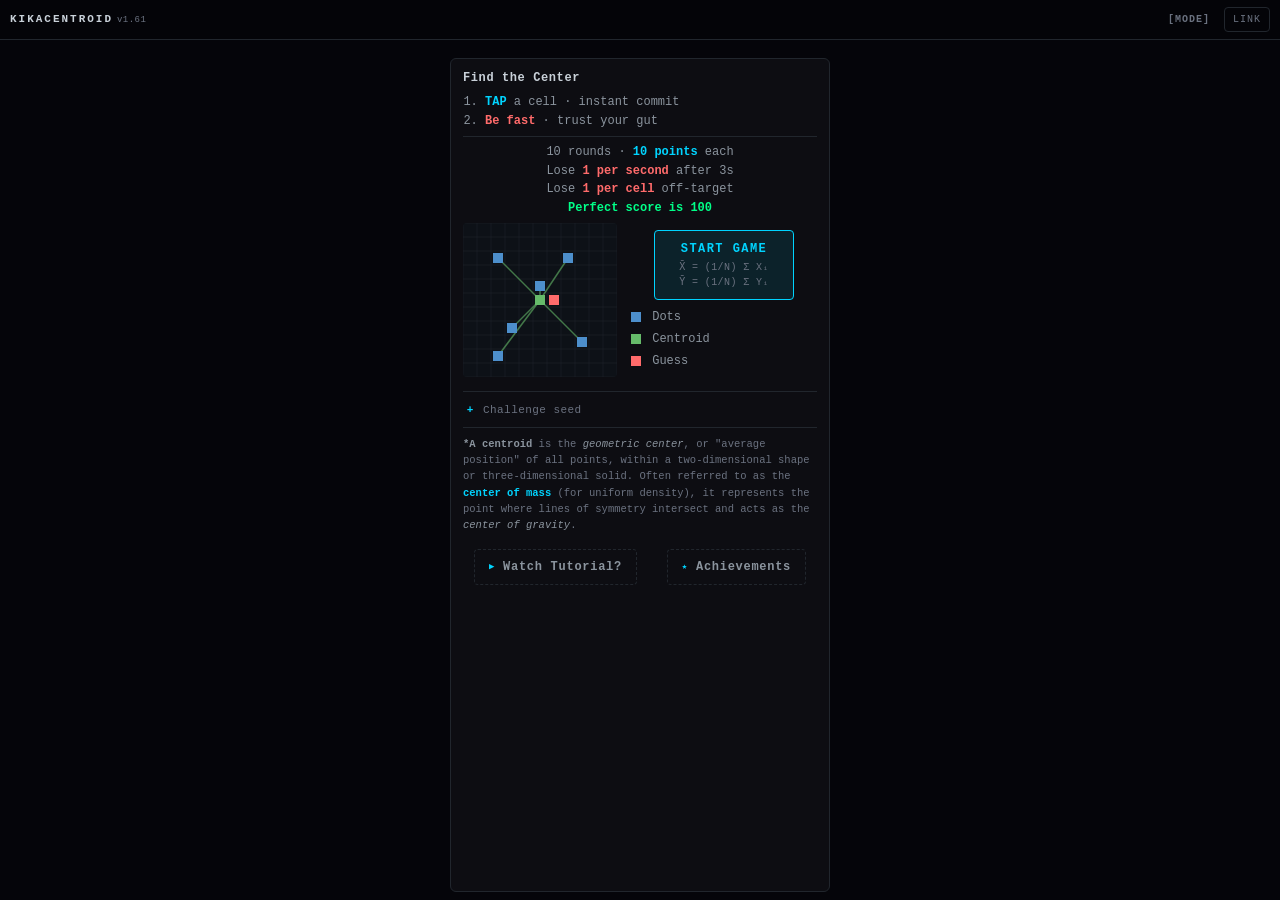
==== commit 5b2485c9: "feat: v1.61 — Blind & One-Eyed King achievements + unlock overlay Two new skill achievements:   - Bl" ====
--- a/index.html
+++ b/index.html
@@ -23,8 +23,8 @@
        version bumps. Each release uses a different URL → cache miss →
        network fetch → fresh CSS even if an old SW is still active. Bump
        this in lockstep with CACHE_VERSION in sw.js. -->
-  <link rel="preload" as="style" href="styles.css?v=1.60">
-  <link rel="stylesheet" href="styles.css?v=1.60">
+  <link rel="preload" as="style" href="styles.css?v=1.61">
+  <link rel="stylesheet" href="styles.css?v=1.61">
 </head>
 <body>
 
@@ -32,7 +32,7 @@
     <span class="brand-row">
       <span class="brand" aria-label="KikaCentroid">KikaCentroid</span>
       <!-- Keep this in sync with CACHE_VERSION in sw.js -->
-      <span id="app-version" class="version" aria-label="version">v1.60</span>
+      <span id="app-version" class="version" aria-label="version">v1.61</span>
       <!-- Shown only when ?mode=tetro is active (toggled by JS). -->
       <span id="mode-badge" class="mode-badge" hidden>TETRO</span>
     </span>
@@ -315,6 +315,13 @@
     </div>
   </div>
 
+  <div id="blind-unlock-overlay" class="perfect-overlay blind-unlock-overlay" role="status" aria-live="assertive" hidden>
+    <div class="perfect-overlay-card">
+      <p class="perfect-overlay-title">BLIND MODE</p>
+      <p class="perfect-overlay-sub">Unlocked · Feel the center</p>
+    </div>
+  </div>
+
   <div id="reset-overlay" class="reset-overlay" role="status" aria-live="assertive" hidden>
     <div class="reset-overlay-card">
       <p class="reset-overlay-title">RESET!</p>
@@ -334,6 +341,6 @@
     </div>
   </noscript>
 
-  <script type="module" src="game.js?v=1.60"></script>
+  <script type="module" src="game.js?v=1.61"></script>
 </body>
 </html>
--- a/styles.css
+++ b/styles.css
@@ -574,6 +574,28 @@
 @keyframes perfect-card-pulse {
   0%, 100% { transform: scale(1);    box-shadow: 0 0 60px rgba(0, 212, 255, .55), inset 0 0 24px rgba(0, 212, 255, .15); }
   50%      { transform: scale(1.03); box-shadow: 0 0 90px rgba(0, 212, 255, .80), inset 0 0 36px rgba(0, 212, 255, .28); }
+}
+
+/* Blind-unlock overlay — same structure as perfect-overlay, amber palette
+   to match the Blind mode badge. Fires once when ≥94 unlocks the mode. */
+.blind-unlock-overlay {
+  background: radial-gradient(circle at center, rgba(255, 170, 0, .22), rgba(5, 5, 10, .94));
+}
+.blind-unlock-overlay .perfect-overlay-card {
+  border-color: var(--amber);
+  background: rgba(255, 170, 0, .06);
+  box-shadow: 0 0 60px rgba(255, 170, 0, .55), inset 0 0 24px rgba(255, 170, 0, .15);
+  animation: blind-unlock-pulse 1.4s ease-in-out infinite;
+}
+.blind-unlock-overlay .perfect-overlay-title {
+  text-shadow: 0 0 20px var(--amber), 0 0 40px var(--amber);
+}
+.blind-unlock-overlay .perfect-overlay-sub {
+  color: var(--amber);
+}
+@keyframes blind-unlock-pulse {
+  0%, 100% { transform: scale(1);    box-shadow: 0 0 60px rgba(255, 170, 0, .55), inset 0 0 24px rgba(255, 170, 0, .15); }
+  50%      { transform: scale(1.03); box-shadow: 0 0 90px rgba(255, 170, 0, .80), inset 0 0 36px rgba(255, 170, 0, .28); }
 }
 
 /* Recap title gets a celebratory variant when the run was flawless. */
--- a/styles.css
+++ b/styles.css
@@ -574,6 +574,28 @@
 @keyframes perfect-card-pulse {
   0%, 100% { transform: scale(1);    box-shadow: 0 0 60px rgba(0, 212, 255, .55), inset 0 0 24px rgba(0, 212, 255, .15); }
   50%      { transform: scale(1.03); box-shadow: 0 0 90px rgba(0, 212, 255, .80), inset 0 0 36px rgba(0, 212, 255, .28); }
+}
+
+/* Blind-unlock overlay — same structure as perfect-overlay, amber palette
+   to match the Blind mode badge. Fires once when ≥94 unlocks the mode. */
+.blind-unlock-overlay {
+  background: radial-gradient(circle at center, rgba(255, 170, 0, .22), rgba(5, 5, 10, .94));
+}
+.blind-unlock-overlay .perfect-overlay-card {
+  border-color: var(--amber);
+  background: rgba(255, 170, 0, .06);
+  box-shadow: 0 0 60px rgba(255, 170, 0, .55), inset 0 0 24px rgba(255, 170, 0, .15);
+  animation: blind-unlock-pulse 1.4s ease-in-out infinite;
+}
+.blind-unlock-overlay .perfect-overlay-title {
+  text-shadow: 0 0 20px var(--amber), 0 0 40px var(--amber);
+}
+.blind-unlock-overlay .perfect-overlay-sub {
+  color: var(--amber);
+}
+@keyframes blind-unlock-pulse {
+  0%, 100% { transform: scale(1);    box-shadow: 0 0 60px rgba(255, 170, 0, .55), inset 0 0 24px rgba(255, 170, 0, .15); }
+  50%      { transform: scale(1.03); box-shadow: 0 0 90px rgba(255, 170, 0, .80), inset 0 0 36px rgba(255, 170, 0, .28); }
 }
 
 /* Recap title gets a celebratory variant when the run was flawless. */
